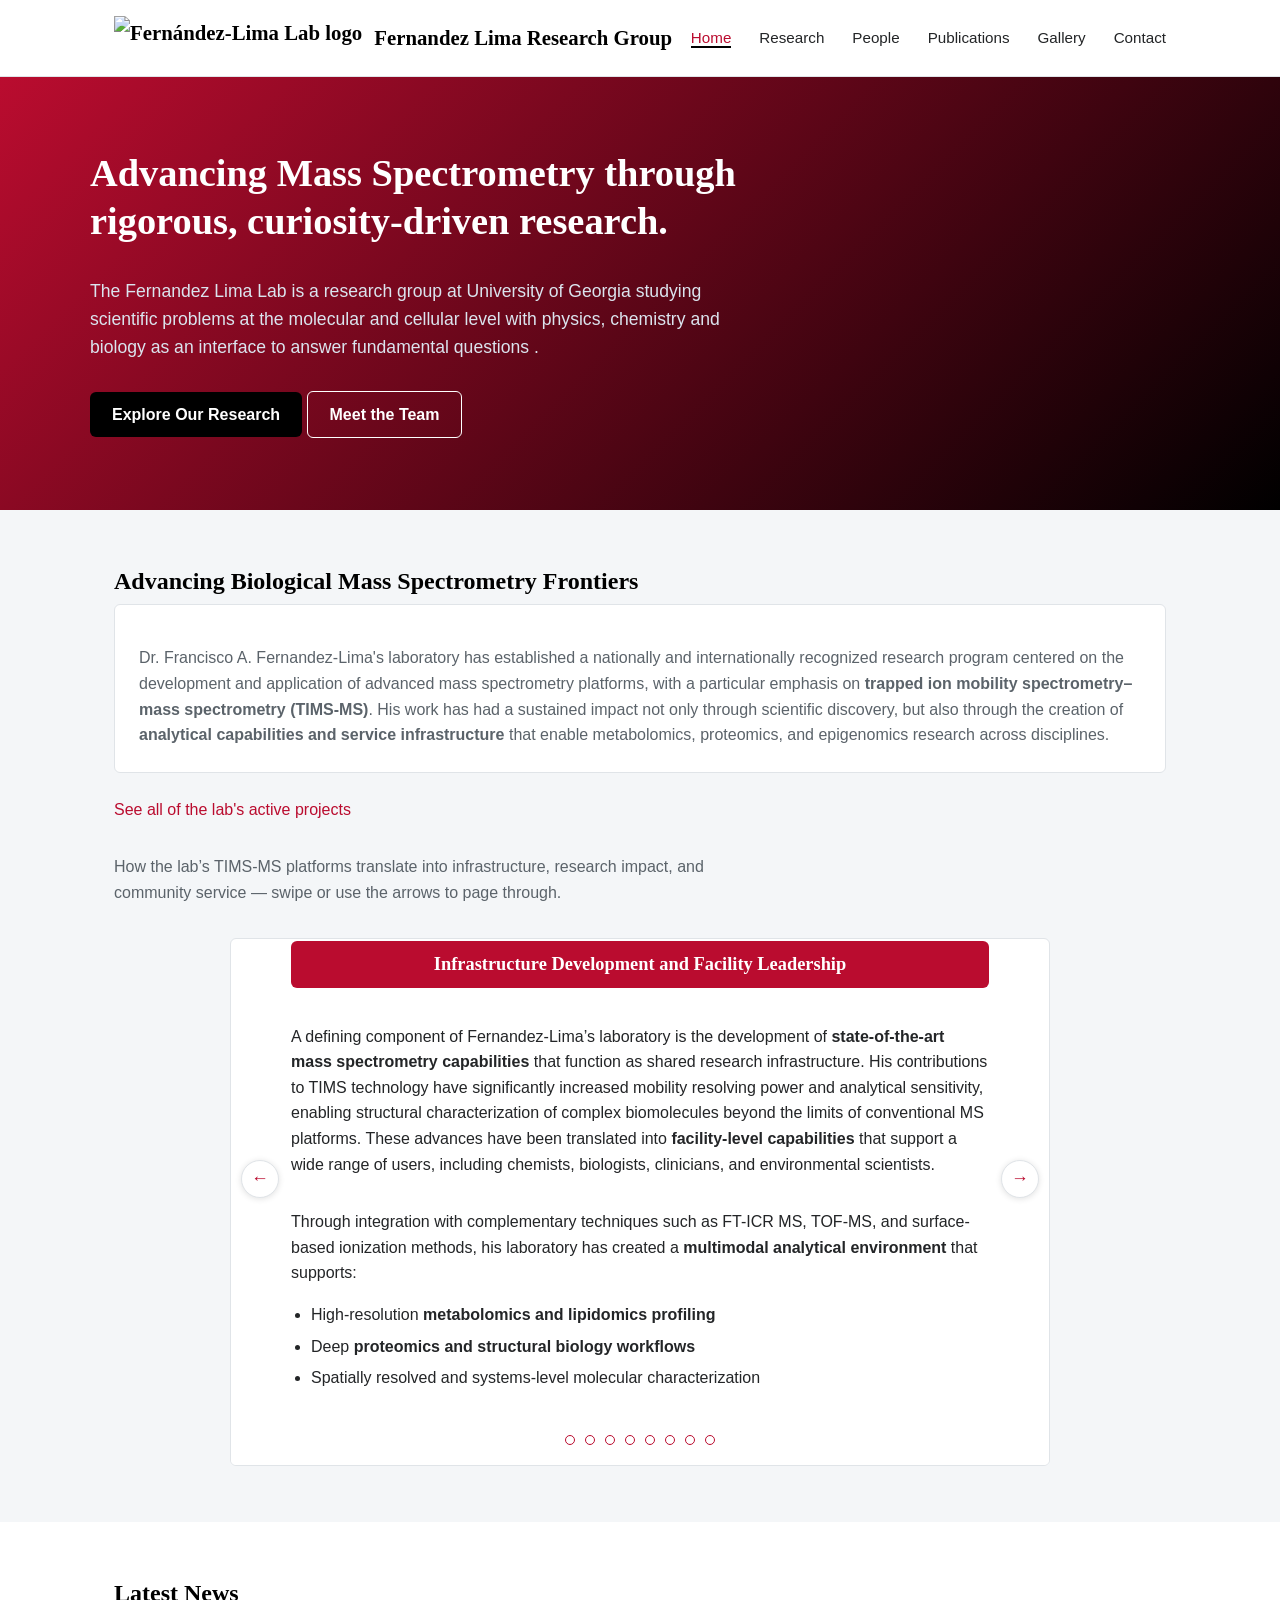
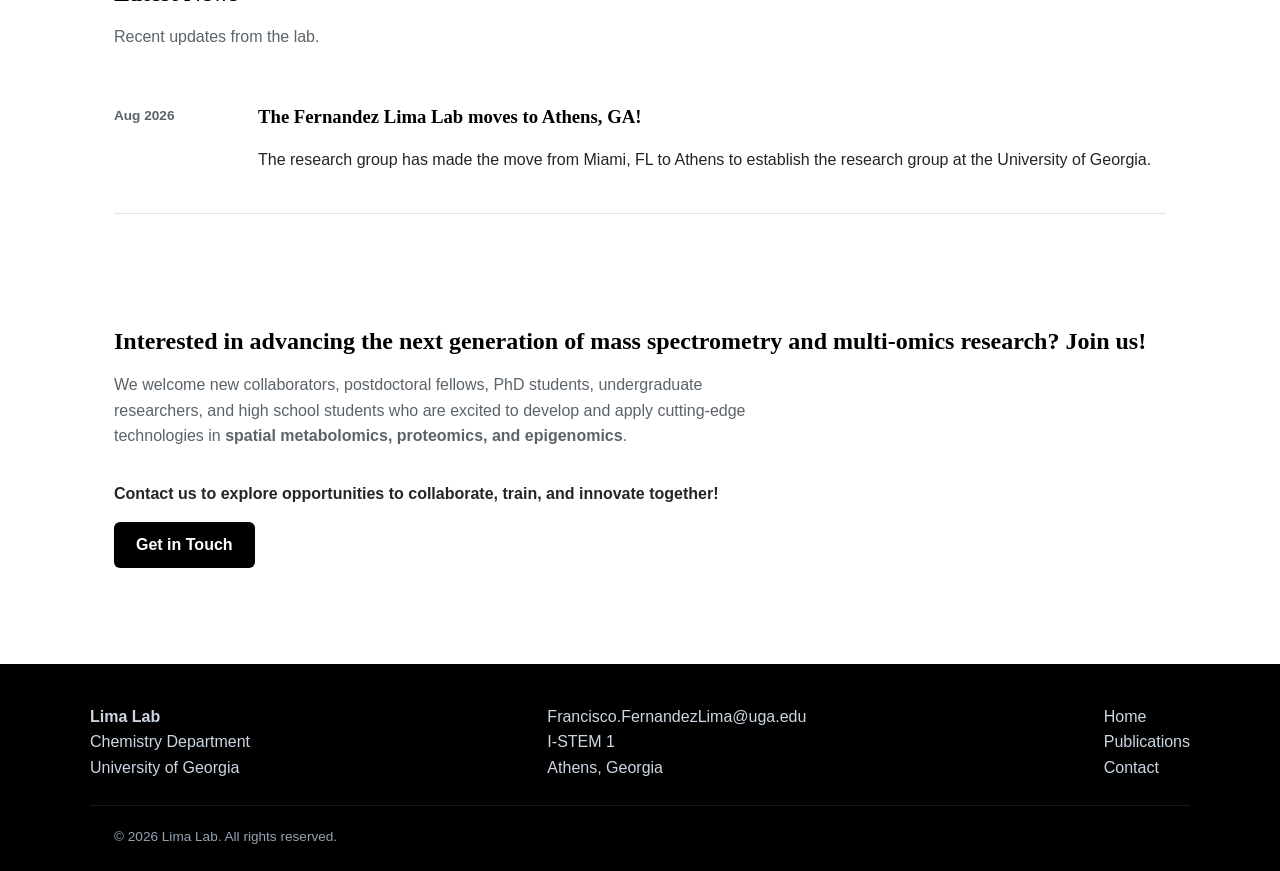
==== docs/index.html @ 9dd79390 "Updates Index content updated -- Gallery pictures uploaded" ====
<!DOCTYPE html>
<html lang="en">
<head>
  <meta charset="UTF-8" />
  <meta name="viewport" content="width=device-width, initial-scale=1.0" />
  <title>Fernandez-Lima Research Lab — Home</title>
  <meta name="description" content="The Fernandez Lima Lab is a research group advancing Mass Spectrometry. Explore our research, people, publications, and news." />
  <link rel="stylesheet" href="css/style.css" />
</head>
<body>

  <header class="site-header">
    <div class="nav-wrap">
      <a href="index.html" class="brand">
        <img src="images/logowebsite_image.png" alt="Fernández-Lima Lab logo" class="brand-mark" />
      Fernandez Lima Research Group
    </a>
      <button class="nav-toggle" aria-label="Toggle navigation" aria-expanded="false">
        <span class="nav-toggle-bar"></span>
        <span class="nav-toggle-bar"></span>
        <span class="nav-toggle-bar"></span>
      </button>
      <nav class="main-nav">
        <ul>
          <li><a href="index.html" class="active">Home</a></li>
          <li><a href="research.html">Research</a></li>
          <li><a href="people.html">People</a></li>
          <li><a href="publications.html">Publications</a></li>
          <li><a href="gallery.html">Gallery</a></li>
          <li><a href="contact.html">Contact</a></li>
        </ul>
      </nav>
    </div>
  </header>

  <section class="hero">
    <div class="hero-inner">
      <h1>Advancing Mass Spectrometry through rigorous, curiosity-driven research.</h1>
      <p>
        The Fernandez Lima Lab is a research group at University of Georgia studying scientific problems at the molecular and cellular level with physics, chemistry and biology as an interface to answer
        fundamental questions .
      </p>
      <a href="research.html" class="btn">Explore Our Research</a>
      <a href="people.html" class="btn btn-outline">Meet the Team</a>
    </div>
  </section>

  <section class="alt">
    <div class="container">
      <h2 class="section-title">Advancing Biological Mass Spectrometry Frontiers</h2>

      <div class="grid grid-1">
        <div class="card">
          <p>
            Dr. Francisco A. Fernandez-Lima's laboratory has established a nationally and
            internationally recognized research program centered on the development and
            application of advanced mass spectrometry platforms, with a particular emphasis on
            <strong>trapped ion mobility spectrometry&ndash;mass spectrometry (TIMS-MS)</strong>.
            His work has had a sustained impact not only through scientific discovery, but also
            through the creation of <strong>analytical capabilities and service
            infrastructure</strong> that enable metabolomics, proteomics, and epigenomics
            research across disciplines.
          </p>
        </div>
        <a href="research.html" target="_blank" rel="noopener">See all of the lab's active projects</a>
      </div>

      <p class="section-lede" style="margin-top: 32px;">
        How the lab&rsquo;s TIMS-MS platforms translate into infrastructure, research impact, and
        community service &mdash; swipe or use the arrows to page through.
      </p>

      <div class="carousel info-carousel">
        <div class="carousel-viewport">
          <div class="carousel-track">

            <div class="carousel-slide info-slide">
              <h3>Infrastructure Development and Facility Leadership</h3>
              <p>
                A defining component of Fernandez-Lima&rsquo;s laboratory is the development of
                <strong>state-of-the-art mass spectrometry capabilities</strong> that function as
                shared research infrastructure. His contributions to TIMS technology have
                significantly increased mobility resolving power and analytical sensitivity, enabling
                structural characterization of complex biomolecules beyond the limits of conventional
                MS platforms. These advances have been translated into <strong>facility-level
                capabilities</strong> that support a wide range of users, including chemists,
                biologists, clinicians, and environmental scientists.
              </p>
              <p>
                Through integration with complementary techniques such as FT-ICR MS, TOF-MS, and
                surface-based ionization methods, his laboratory has created a
                <strong>multimodal analytical environment</strong> that supports:
              </p>
              <ul class="impact-list">
                <li>High-resolution <strong>metabolomics and lipidomics profiling</strong></li>
                <li>Deep <strong>proteomics and structural biology workflows</strong></li>
                <li>Spatially resolved and systems-level molecular characterization</li>
              </ul>
            </div>

            <div class="carousel-slide info-slide">
              <figure class="instrument-figure">
                <img src="images/index/Picture1.png" alt="Bruker Impact HD q-TOF MS modified with dual TIMS analyzers (TIMS 1, TIMS 2), a UVPD trap, and a 213 nm UV laser for tandem mobility- and UV-photodissociation-based analyses." loading="lazy" />
                <figcaption>Bruker Impact HD q-TOF MS platform, modified with dual TIMS analyzers and a 213&nbsp;nm UVPD trap.</figcaption>
              </figure>
            </div>

            <div class="carousel-slide info-slide">
              <figure class="instrument-figure">
                <img src="images/index/Picture2.png" alt="Schematics and lab photos of the nESI-TIMS-q-ECD-TOF MS/MS and nESI-TIMS-q-UVPD-TOF MS/MS instruments, each pairing a TIMS analyzer with electron capture or UV photodissociation ahead of the TOF detector." loading="lazy" />
                <figcaption>nESI-TIMS-q-ECD-TOF and nESI-TIMS-q-UVPD-TOF MS/MS instruments, with the assembled systems in the lab.</figcaption>
              </figure>
            </div>

            <div class="carousel-slide info-slide">
              <figure class="instrument-figure">
                <img src="images/index/Picture3.png" alt="213 nm UV laser, convex TIMS analyzer, quadrupole, UVPD collision cell, and ParaCell FT-ICR MS platform." loading="lazy" />
                <figcaption>213&nbsp;nm UV laser &ndash; convex TIMS &ndash; UVPD collision cell &ndash; ParaCell FT-ICR MS platform.</figcaption>
              </figure>
            </div>

            <div class="carousel-slide info-slide">
              <h3>Impact on Proteomics and Epigenomics Research</h3>
              <p>
                Fernandez-Lima&rsquo;s Lab has significantly advanced <strong>proteomics and
                epigenomics workflows</strong>, particularly through improvements in ion mobility
                separation and fragmentation strategies. TIMS-MS platforms developed and applied in
                his group enable:
              </p>
              <ul class="impact-list">
                <li>Enhanced peptide and protein identification with improved sequence coverage and sensitivity</li>
                <li>Resolution of structural heterogeneity in protein complexes and conformers</li>
                <li>Analysis of post-translational modifications, including histone modifications relevant to epigenetic regulation</li>
              </ul>
              <p class="impact-note">
                These methodologies are not confined to individual projects but have been implemented
                as <strong>service pipelines</strong>, allowing collaborators to access advanced
                proteomics and epigenomics analyses without requiring in-house instrumentation
                expertise.
              </p>
            </div>

            <div class="carousel-slide info-slide">
              <h3>Advances in Metabolomics and Small-Molecule Analysis</h3>
              <p>
                Fernandez-Lima&rsquo;s Lab has also had strong impact in <strong>metabolomics and
                small-molecule characterization</strong>, particularly through the application of
                high-resolution ion mobility separations. TIMS-MS platforms developed and applied in
                his group enable:
              </p>
              <ul class="impact-list">
                <li>Molecular-level characterization of complex mixtures such as dissolved organic matter</li>
                <li>Identification of metabolites and small-molecule biomarkers with high confidence</li>
                <li>Integration of structural and compositional data for systems biology applications</li>
              </ul>
              <p class="impact-note">
                These capabilities support both <strong>discovery-based metabolomics</strong> and
                <strong>targeted biomarker detection</strong>, including applications in disease
                models and therapeutic response studies.
              </p>
            </div>

            <div class="carousel-slide info-slide">
              <h3>Translational and Collaborative Impact</h3>
              <p>
                A hallmark of Fernandez-Lima&rsquo;s Lab is the translation of instrumentation
                advances into <strong>collaborative, application-driven research</strong>. His
                publication record includes projects such as:
              </p>
              <ul class="impact-list">
                <li><strong>Spatial mapping of drug distributions in cancer cell spheroids</strong></li>
                <li>Integration of mass spectrometry imaging and TIMS-MS for biomedical applications</li>
                <li>Structural studies of proteins and biomolecular assemblies relevant to disease mechanisms</li>
                <li>Environmental and systems-level analyses of complex chemical mixtures</li>
              </ul>
              <p class="impact-note">
                These projects demonstrate how his Lab and methodologies serve as
                <strong>enabling technologies</strong> for multidisciplinary teams, bridging
                analytical chemistry with biology, medicine, and environmental science.
              </p>
            </div>

            <div class="carousel-slide info-slide info-slide--start">
              <h3>Service to the Scientific Community</h3>
              <p>Beyond direct collaborations, Fernandez-Lima Lab contributes to the broader scientific community through:</p>
              <ul class="impact-list">
                <li>Dissemination of <strong>instrumental methodologies and workflows</strong> that are adopted in proteomics and metabolomics laboratories worldwide</li>
                <li>Training of students and researchers in advanced MS-based omics techniques</li>
                <li>Development of analytical standards and best practices for high-resolution ion mobility applications</li>
              </ul>
              <p>
                By lowering technical barriers and expanding access to advanced MS technologies, his
                Lab has effectively <strong>democratized high-resolution omics analysis</strong>,
                amplifying its impact across institutions and research domains.
              </p>
              <div class="stat-callout">
                <p style="margin-bottom: 0;">
                  This established culture of mentorship and scientific collaboration also provides a
                  strong foundation for recruiting new collaborators and talented postdoctoral
                  fellows, PhD students, undergraduate researchers, and high school students,
                  extending a mentoring program that has already trained <strong>15 completed PhD
                  students, 13 postdoctoral scholars, 36 undergraduate researchers, 18 REU
                  participants, and 10 high school students</strong> and creating a sustained
                  pipeline for the next generation of scientists in mass spectrometry and multi-omics
                  research.
                </p>
              </div>
            </div>

          </div>
          <button class="carousel-btn carousel-prev" aria-label="Previous slide">&#8592;</button>
          <button class="carousel-btn carousel-next" aria-label="Next slide">&#8594;</button>
        </div>
        <div class="carousel-dots">
          <button class="carousel-dot" data-index="0" aria-label="Go to slide 1"></button>
          <button class="carousel-dot" data-index="1" aria-label="Go to slide 2"></button>
          <button class="carousel-dot" data-index="2" aria-label="Go to slide 3"></button>
          <button class="carousel-dot" data-index="3" aria-label="Go to slide 4"></button>
          <button class="carousel-dot" data-index="4" aria-label="Go to slide 5"></button>
          <button class="carousel-dot" data-index="5" aria-label="Go to slide 6"></button>
          <button class="carousel-dot" data-index="6" aria-label="Go to slide 7"></button>
          <button class="carousel-dot" data-index="7" aria-label="Go to slide 8"></button>
        </div>
      </div>
    </div>
  </section>

  <section>
    <div class="container">
      <h2 class="section-title">Latest News</h2>
      <p class="section-lede">Recent updates from the lab.</p>
      <div class="news-item">
        <span class="news-date">Aug 2026</span>
        <div>
          <h3>The Fernandez Lima Lab moves to Athens, GA!</h3>
          <p>The research group has made the move from Miami, FL to Athens to establish the research group at the University of Georgia.</p>
        </div>
      </div>
     
 
    </div>
  </section>

  <section>
    <div class="container">
      <h2 class="section-title">Interested in advancing the next generation of mass spectrometry and multi-omics research? Join us!</h2>
      <p class="section-lede">
        We welcome new collaborators, postdoctoral fellows, PhD students, undergraduate researchers,
        and high school students who are excited to develop and apply cutting-edge technologies in
        <strong>spatial metabolomics, proteomics, and epigenomics</strong>.
      </p>
      <p><strong>Contact us to explore opportunities to collaborate, train, and innovate together!</strong></p>
      <a href="contact.html" class="btn">Get in Touch</a>
    </div>
  </section>

  <footer class="site-footer">
    <div class="footer-inner">
      <div>
        <strong>Lima Lab</strong><br />
        Chemistry Department<br />
        University of Georgia
      </div>
      <div>
        <a href="mailto:Francisco.FernandezLima@uga.edu">Francisco.FernandezLima@uga.edu</a><br />
        I-STEM 1<br />
        Athens, Georgia
      </div>
      <div>
        <a href="index.html">Home</a><br />
        <a href="publications.html">Publications</a><br />
        <a href="contact.html">Contact</a>
      </div>
    </div>
    <div class="footer-bottom container">
      &copy; 2026 Lima Lab. All rights reserved.
    </div>
  </footer>

  <script src="js/main.js"></script>
</body>
</html>
---- docs/css/style.css ----
/* ===== Variables ===== */
:root {
  --color-primary: #ba0c2f;
  --color-primary-dark: #000000;
  --color-accent: #000000;
  --color-bg: #ffffff;
  --color-bg-alt: #f4f6f8;
  --color-text: #232527;
  --color-text-muted: #5b636a;
  --color-border: #e0e4e8;
  --max-width: 1100px;
  --radius: 6px;
  --font-body: -apple-system, BlinkMacSystemFont, "Segoe UI", Helvetica, Arial, sans-serif;
  --font-heading: Georgia, "Times New Roman", serif;
}

/* ===== Reset ===== */
* {
  box-sizing: border-box;
}

html {
  scroll-behavior: smooth;
}

body {
  margin: 0;
  font-family: var(--font-body);
  color: var(--color-text);
  background: var(--color-bg);
  line-height: 1.6;
}

img {
  max-width: 100%;
  display: block;
}

a {
  color: var(--color-primary);
  text-decoration: none;
}

a:hover {
  text-decoration: underline;
}

h1, h2, h3, h4 {
  font-family: var(--font-heading);
  color: var(--color-primary-dark);
  line-height: 1.25;
  margin-top: 0;
}

.container {
  max-width: var(--max-width);
  margin: 0 auto;
  padding: 0 24px;
}

/* ===== Header ===== */
.site-header {
  background: var(--color-bg);
  border-bottom: 1px solid var(--color-border);
  position: sticky;
  top: 0;
  z-index: 100;
}

.nav-wrap {
  display: flex;
  align-items: center;
  justify-content: space-between;
  padding: 16px 24px;
  max-width: var(--max-width);
  margin: 0 auto;
}

.brand {
  display: flex;
  align-items: center;
  gap: 12px;
  font-family: var(--font-heading);
  font-size: 1.3rem;
  font-weight: bold;
  color: var(--color-primary-dark);
}

.brand:hover {
  text-decoration: none;
}

.brand-mark {
  height: 44px;
  width: auto;
  flex-shrink: 0;
}

.nav-toggle {
  display: none;
  background: none;
  border: 1px solid var(--color-border);
  border-radius: var(--radius);
  padding: 8px 10px;
  cursor: pointer;
}

.nav-toggle-bar {
  display: block;
  width: 20px;
  height: 2px;
  background: var(--color-text);
  margin: 4px 0;
}

.main-nav ul {
  list-style: none;
  display: flex;
  gap: 28px;
  margin: 0;
  padding: 0;
}

.main-nav a {
  color: var(--color-text);
  font-size: 0.95rem;
  font-weight: 500;
}

.main-nav a.active,
.main-nav a:hover {
  color: var(--color-primary);
  text-decoration: none;
  border-bottom: 2px solid var(--color-accent);
}

/* ===== Hero ===== */
.hero {
  background: linear-gradient(135deg, var(--color-primary) 0%, var(--color-primary-dark) 100%);
  color: #fff;
  padding: 72px 24px;
}

.hero-inner {
  max-width: var(--max-width);
  margin: 0 auto;
}

.hero h1 {
  color: #fff;
  font-size: 2.4rem;
  max-width: 720px;
}

.hero p {
  max-width: 640px;
  font-size: 1.1rem;
  color: #dbe4ee;
}

.hero .btn {
  margin-top: 12px;
}

/* ===== Buttons ===== */
.btn {
  display: inline-block;
  background: var(--color-accent);
  color: #fff;
  padding: 10px 22px;
  border-radius: var(--radius);
  font-weight: 600;
  border: none;
  cursor: pointer;
}

.btn:hover {
  background: #2a2a2a;
  text-decoration: none;
}

.btn-outline {
  background: transparent;
  border: 1px solid #fff;
  color: #fff;
}

.btn-outline:hover {
  background: rgba(255, 255, 255, 0.1);
}

/* ===== Sections ===== */
section {
  padding: 56px 0;
}

section.alt {
  background: var(--color-bg-alt);
}

.section-title {
  margin-bottom: 8px;
}

.section-lede {
  color: var(--color-text-muted);
  max-width: 640px;
  margin-bottom: 32px;
}

/* ===== Cards / Grids ===== */
.grid {
  display: grid;
  gap: 24px;
}

.grid-3 {
  grid-template-columns: repeat(3, 1fr);
}

.grid-2 {
  grid-template-columns: repeat(2, 1fr);
}

.card {
  background: #fff;
  border: 1px solid var(--color-border);
  border-radius: var(--radius);
  padding: 24px;
}

.card h3 {
  margin-bottom: 8px;
  font-size: 1.15rem;
}

.card p {
  color: var(--color-text-muted);
  margin-bottom: 0;
}

/* Research areas overview figure */
.research-areas-heading {
  margin-top: 40px;
  margin-bottom: 16px;
  font-size: 1.3rem;
}

.research-overview-figure {
  margin: 0;
  text-align: center;
}

.research-overview-figure img {
  max-width: 100%;
  height: auto;
  border: 1px solid var(--color-border);
  border-radius: var(--radius);
  background: #fff;
}

/* ===== Home — lab impact content ===== */
.impact-list {
  margin: 0 0 20px;
  padding-left: 20px;
}

.impact-list li {
  margin-bottom: 6px;
}

.impact-note {
  color: var(--color-text-muted);
  font-style: italic;
  font-size: 0.95rem;
  margin-bottom: 0;
}

.stat-callout {
  background: var(--color-bg-alt);
  border: 1px solid var(--color-border);
  border-radius: var(--radius);
  padding: 20px 24px;
  margin-top: 8px;
}

section.alt .stat-callout {
  background: #fff;
}

.instrument-figure {
  max-width: 760px;
  margin: 0 auto 32px;
  text-align: center;
}

.instrument-figure:last-child {
  margin-bottom: 0;
}

.instrument-figure img {
  max-width: 100%;
  height: auto;
  border: 1px solid var(--color-border);
  border-radius: var(--radius);
  background: #fff;
}

.instrument-figure figcaption {
  margin-top: 10px;
  color: var(--color-text-muted);
  font-size: 0.9rem;
}

/* ===== People ===== */
.person-card {
  text-align: center;
}

.avatar-placeholder {
  width: 120px;
  height: 120px;
  border-radius: 50%;
  background: var(--color-bg-alt);
  border: 1px solid var(--color-border);
  margin: 0 auto 16px;
  display: flex;
  align-items: center;
  justify-content: center;
  color: var(--color-text-muted);
  font-size: 0.85rem;
}

.avatar-photo {
  width: 120px;
  height: 120px;
  border-radius: 50%;
  object-fit: cover;
  border: 1px solid var(--color-border);
  margin: 0 auto 16px;
  flex-shrink: 0;
  display: block;
}

.person-role {
  color: var(--color-accent);
  font-size: 0.85rem;
  font-weight: 600;
  text-transform: uppercase;
  letter-spacing: 0.03em;
  margin-bottom: 8px;
}

.person-pi {
  display: flex;
  align-items: flex-start;
  gap: 40px;
  text-align: left;
  width: 100%;
  padding: 40px;
}

.person-pi-media {
  display: flex;
  flex-direction: column;
  align-items: center;
  gap: 16px;
  flex-shrink: 0;
}

.person-pi .avatar-placeholder,
.person-pi .avatar-photo {
  width: 200px;
  height: 200px;
  margin: 0;
  flex-shrink: 0;
  font-size: 0.95rem;
}

.person-pi h3 {
  font-size: 1.6rem;
}

.person-pi p {
  color: var(--color-text-muted);
  max-width: 640px;
}

@media (max-width: 640px) {
  .person-pi {
    flex-direction: column;
    text-align: center;
    padding: 28px;
  }
}

.contact-links {
  display: flex;
  flex-direction: row;
  justify-content: center;
  align-items: center;
  gap: 14px;
  margin-top: 12px;
}

.social-link {
  display: inline-flex;
  align-items: center;
  justify-content: center;
  color: var(--color-primary);
}

.contact-links .social-link {
  margin-top: 0;
}

.social-link:hover {
  opacity: 0.7;
}

.social-icon {
  width: 20px;
  height: 20px;
  fill: currentColor;
  flex-shrink: 0;
}

/* ===== Flip Cards ===== */
.flip-card {
  perspective: 1200px;
}

.flip-card-inner {
  position: relative;
  width: 100%;
  min-height: 360px;
  transition: transform 0.6s;
  transform-style: preserve-3d;
  cursor: pointer;
}

.flip-card.flipped .flip-card-inner {
  transform: rotateY(180deg);
}

.flip-card-front,
.flip-card-back {
  position: absolute;
  inset: 0;
  backface-visibility: hidden;
  -webkit-backface-visibility: hidden;
  background: #fff;
  border: 1px solid var(--color-border);
  border-radius: var(--radius);
  padding: 24px;
  text-align: center;
  display: flex;
  flex-direction: column;
  align-items: center;
}

.flip-card-front {
  justify-content: center;
}

.flip-card-back {
  transform: rotateY(180deg);
  overflow-y: auto;
  justify-content: flex-start;
}

.flip-card-back p {
  color: var(--color-text-muted);
  font-size: 0.88rem;
  text-align: left;
}

.flip-hint {
  margin-top: 14px;
  font-size: 0.78rem;
  color: var(--color-text-muted);
  font-style: italic;
}

.flip-back-hint {
  margin-top: auto;
  padding-top: 10px;
  font-size: 0.78rem;
  color: var(--color-text-muted);
  font-style: italic;
}

.flip-card:focus-visible .flip-card-inner {
  outline: 2px solid var(--color-primary);
  outline-offset: 4px;
}

/* ===== Gallery / Carousel ===== */
.carousel {
  max-width: 800px;
  margin: 0 auto;
  border-radius: var(--radius);
  overflow: hidden;
  background: var(--color-bg-alt);
}

.carousel-viewport {
  position: relative;
  overflow: hidden;
}

.carousel-track {
  display: flex;
  transition: transform 0.4s ease;
}

.carousel-slide {
  flex: 0 0 100%;
}

.carousel-slide img {
  width: 100%;
  aspect-ratio: 16 / 10;
  object-fit: cover;
  display: block;
}

.gallery-placeholder {
  width: 100%;
  aspect-ratio: 16 / 10;
  background: var(--color-bg-alt);
  border: 1px solid var(--color-border);
  display: flex;
  align-items: center;
  justify-content: center;
  color: var(--color-text-muted);
  font-size: 0.95rem;
}

.carousel-caption {
  padding: 16px 20px;
  color: var(--color-text-muted);
  font-size: 0.9rem;
  border-top: 1px solid var(--color-border);
  background: #fff;
}

.carousel-btn {
  position: absolute;
  top: 0;
  bottom: 0;
  width: 52px;
  border: none;
  background: rgba(0, 0, 0, 0.35);
  color: #fff;
  font-size: 1.6rem;
  cursor: pointer;
  display: flex;
  align-items: center;
  justify-content: center;
  transition: background 0.2s ease;
}

.carousel-btn:hover {
  background: rgba(0, 0, 0, 0.55);
}

.carousel-prev {
  left: 0;
}

.carousel-next {
  right: 0;
}

.carousel-dots {
  display: flex;
  justify-content: center;
  gap: 10px;
  padding: 16px 20px 20px;
  background: #fff;
}

.carousel-dot {
  width: 10px;
  height: 10px;
  border-radius: 50%;
  border: 1px solid var(--color-primary);
  background: transparent;
  padding: 0;
  cursor: pointer;
}

.carousel-dot.active {
  background: var(--color-primary);
}

@media (max-width: 640px) {
  .carousel-btn {
    width: 40px;
    font-size: 1.3rem;
  }
}

/* Content/info carousel variant (home page lab-impact slides) */
.info-carousel {
  max-width: 820px;
  background: #fff;
  border: 1px solid var(--color-border);
}

.info-carousel .carousel-viewport {
  height: 480px;
}

.info-carousel .carousel-track {
  height: 100%;
}

.info-slide {
  padding: 36px 60px;
  overflow-y: auto;
  height: 100%;
  display: flex;
  flex-direction: column;
  justify-content: center;
}

.info-slide.info-slide--start {
  justify-content: flex-start;
}

.info-slide h3 {
  margin: 0 0 20px;
  padding: 12px 20px;
  background: var(--color-primary);
  color: #fff;
  text-align: center;
  border-radius: var(--radius);
  font-size: 1.15rem;
  align-self: center;
  width: 100%;
}

.info-slide .instrument-figure {
  margin-bottom: 0;
  max-width: 100%;
}

.info-slide:has(.instrument-figure) {
  display: flex;
  flex-direction: column;
  justify-content: center;
  align-items: center;
  overflow: hidden;
}

.info-slide .instrument-figure img {
  max-height: 340px;
  width: auto;
  max-width: 100%;
  object-fit: contain;
}

.info-slide .stat-callout {
  margin-top: 20px;
}

.info-carousel .carousel-btn {
  top: 50%;
  bottom: auto;
  transform: translateY(-50%);
  width: 38px;
  height: 38px;
  border-radius: 50%;
  background: #fff;
  border: 1px solid var(--color-border);
  color: var(--color-primary);
  font-size: 1.1rem;
  box-shadow: 0 1px 6px rgba(0, 0, 0, 0.12);
}

.info-carousel .carousel-btn:hover {
  background: var(--color-bg-alt);
}

.info-carousel .carousel-prev {
  left: 10px;
}

.info-carousel .carousel-next {
  right: 10px;
}

@media (max-width: 640px) {
  .info-slide {
    padding: 28px 44px;
  }

  .info-carousel .carousel-viewport {
    height: 520px;
  }

  .info-slide .instrument-figure img {
    max-height: 380px;
  }
}

/* ===== Publications ===== */
.pub-list {
  list-style: none;
  padding: 0;
  margin: 0;
}

.pub-item {
  border-bottom: 1px solid var(--color-border);
  padding: 20px 0;
}

.pub-item:first-child {
  padding-top: 0;
}

.pub-item .pub-year {
  display: inline-block;
  background: var(--color-bg-alt);
  color: var(--color-text-muted);
  font-size: 0.8rem;
  padding: 2px 8px;
  border-radius: 4px;
  margin-bottom: 8px;
}

.pub-item h3 {
  font-size: 1.05rem;
  margin-bottom: 4px;
}

.pub-item .pub-authors,
.pub-item .pub-venue {
  color: var(--color-text-muted);
  font-size: 0.92rem;
  margin: 0;
}

.filter-bar {
  display: flex;
  gap: 10px;
  flex-wrap: wrap;
  margin-bottom: 28px;
}

.filter-btn {
  background: #fff;
  border: 1px solid var(--color-border);
  border-radius: 999px;
  padding: 6px 16px;
  font-size: 0.85rem;
  cursor: pointer;
}

.filter-btn.active,
.filter-btn:hover {
  background: var(--color-primary);
  color: #fff;
  border-color: var(--color-primary);
}

.filter-count {
  opacity: 0.7;
  font-variant-numeric: tabular-nums;
}

/* Category tags — aligned with the lab's 10 core research areas, plus a legacy
   "Foundational Physics & Instrumentation" bucket for pre-2013 papers */
:root {
  --cat-imaging: #1f8fb0;
  --cat-protein: #178a82;
  --cat-epigenetics: #8a8f1f;
  --cat-metabolomics: #4a8f3c;
  --cat-lipidomics: #8c2f3d;
  --cat-drug: #ba0c2f;
  --cat-trace: #2f8f52;
  --cat-environmental: #a98f2b;
  --cat-contaminants: #2f8f7a;
  --cat-outreach: #3b6e8f;
  --cat-physics: #6b6f76;
}

.pub-item h3 {
  font-size: 1.05rem;
  margin-bottom: 6px;
}

.pub-item h3 a {
  color: var(--color-primary-dark);
}

.pub-item h3 a:hover {
  color: var(--color-primary);
}

.pub-tags {
  display: flex;
  flex-wrap: wrap;
  align-items: center;
  gap: 8px;
  margin-top: 10px;
}

.tag {
  display: inline-flex;
  align-items: center;
  gap: 6px;
  font-size: 0.75rem;
  font-weight: 600;
  padding: 4px 10px;
  border-radius: 999px;
  background: color-mix(in srgb, var(--tag-color) 12%, #fff);
  color: var(--tag-color);
}

.tag-dot {
  width: 6px;
  height: 6px;
  border-radius: 50%;
  background: var(--tag-color);
  flex-shrink: 0;
}

.tag-imaging { --tag-color: var(--cat-imaging); }
.tag-protein { --tag-color: var(--cat-protein); }
.tag-epigenetics { --tag-color: var(--cat-epigenetics); }
.tag-metabolomics { --tag-color: var(--cat-metabolomics); }
.tag-lipidomics { --tag-color: var(--cat-lipidomics); }
.tag-drug { --tag-color: var(--cat-drug); }
.tag-trace { --tag-color: var(--cat-trace); }
.tag-environmental { --tag-color: var(--cat-environmental); }
.tag-contaminants { --tag-color: var(--cat-contaminants); }
.tag-outreach { --tag-color: var(--cat-outreach); }
.tag-physics { --tag-color: var(--cat-physics); }

.badge {
  display: inline-flex;
  align-items: center;
  font-size: 0.75rem;
  font-weight: 600;
  padding: 4px 10px;
  border-radius: 999px;
}

.badge-oa {
  background: #e5f2ed;
  color: #1f6b4f;
}

.badge-preprint {
  background: var(--color-bg-alt);
  color: var(--color-text-muted);
}

.badge-active {
  background: #e5f2ed;
  color: #1f6b4f;
}

/* Research grants */
.grant-card h3 {
  font-size: 1rem;
}

.grant-meta {
  display: flex;
  flex-wrap: wrap;
  align-items: center;
  gap: 8px;
  margin-top: 10px;
  font-size: 0.8rem;
  color: var(--color-text-muted);
}

.grant-number {
  font-variant-numeric: tabular-nums;
}

.empty-state {
  display: none;
  padding: 40px 24px;
  text-align: center;
  color: var(--color-text-muted);
  background: var(--color-bg-alt);
  border: 1px solid var(--color-border);
  border-radius: var(--radius);
}

.empty-state.show {
  display: block;
}

/* ===== News ===== */
.news-item {
  display: grid;
  grid-template-columns: 120px 1fr;
  gap: 24px;
  padding: 24px 0;
  border-bottom: 1px solid var(--color-border);
}

.news-date {
  color: var(--color-text-muted);
  font-size: 0.85rem;
  font-weight: 600;
}

/* ===== Contact ===== */
.contact-grid {
  display: grid;
  grid-template-columns: 1fr 1fr;
  gap: 40px;
}

.contact-form label {
  display: block;
  font-weight: 600;
  margin-bottom: 6px;
  font-size: 0.9rem;
}

.contact-form input,
.contact-form textarea {
  width: 100%;
  padding: 10px 12px;
  border: 1px solid var(--color-border);
  border-radius: var(--radius);
  margin-bottom: 18px;
  font-family: inherit;
  font-size: 0.95rem;
}

.contact-form textarea {
  min-height: 140px;
  resize: vertical;
}

.contact-info p {
  margin: 0 0 12px;
}

.map-placeholder {
  margin-top: 20px;
  background: var(--color-bg-alt);
  border: 1px solid var(--color-border);
  border-radius: var(--radius);
  height: 220px;
  display: flex;
  align-items: center;
  justify-content: center;
  color: var(--color-text-muted);
}

/* ===== Footer ===== */
.site-footer {
  background: var(--color-primary-dark);
  color: #cbd6e2;
  padding: 40px 24px 24px;
  margin-top: 40px;
}

.footer-inner {
  max-width: var(--max-width);
  margin: 0 auto;
  display: flex;
  justify-content: space-between;
  flex-wrap: wrap;
  gap: 24px;
}

.site-footer a {
  color: #cbd6e2;
}

.footer-bottom {
  max-width: var(--max-width);
  margin: 24px auto 0;
  padding-top: 20px;
  border-top: 1px solid rgba(255, 255, 255, 0.1);
  font-size: 0.85rem;
  color: #93a3b5;
}

/* ===== Responsive ===== */
@media (max-width: 800px) {
  .grid-3 {
    grid-template-columns: 1fr 1fr;
  }
  .contact-grid {
    grid-template-columns: 1fr;
  }
}

@media (max-width: 640px) {
  .nav-toggle {
    display: block;
  }

  .main-nav {
    display: none;
    width: 100%;
  }

  .main-nav.open {
    display: block;
  }

  .nav-wrap {
    flex-wrap: wrap;
  }

  .main-nav ul {
    flex-direction: column;
    gap: 0;
    padding-top: 12px;
  }

  .main-nav a {
    display: block;
    padding: 12px 0;
    border-bottom: 1px solid var(--color-border);
  }

  .grid-3,
  .grid-2 {
    grid-template-columns: 1fr;
  }

  .news-item {
    grid-template-columns: 1fr;
    gap: 6px;
  }

  .hero h1 {
    font-size: 1.8rem;
  }
}
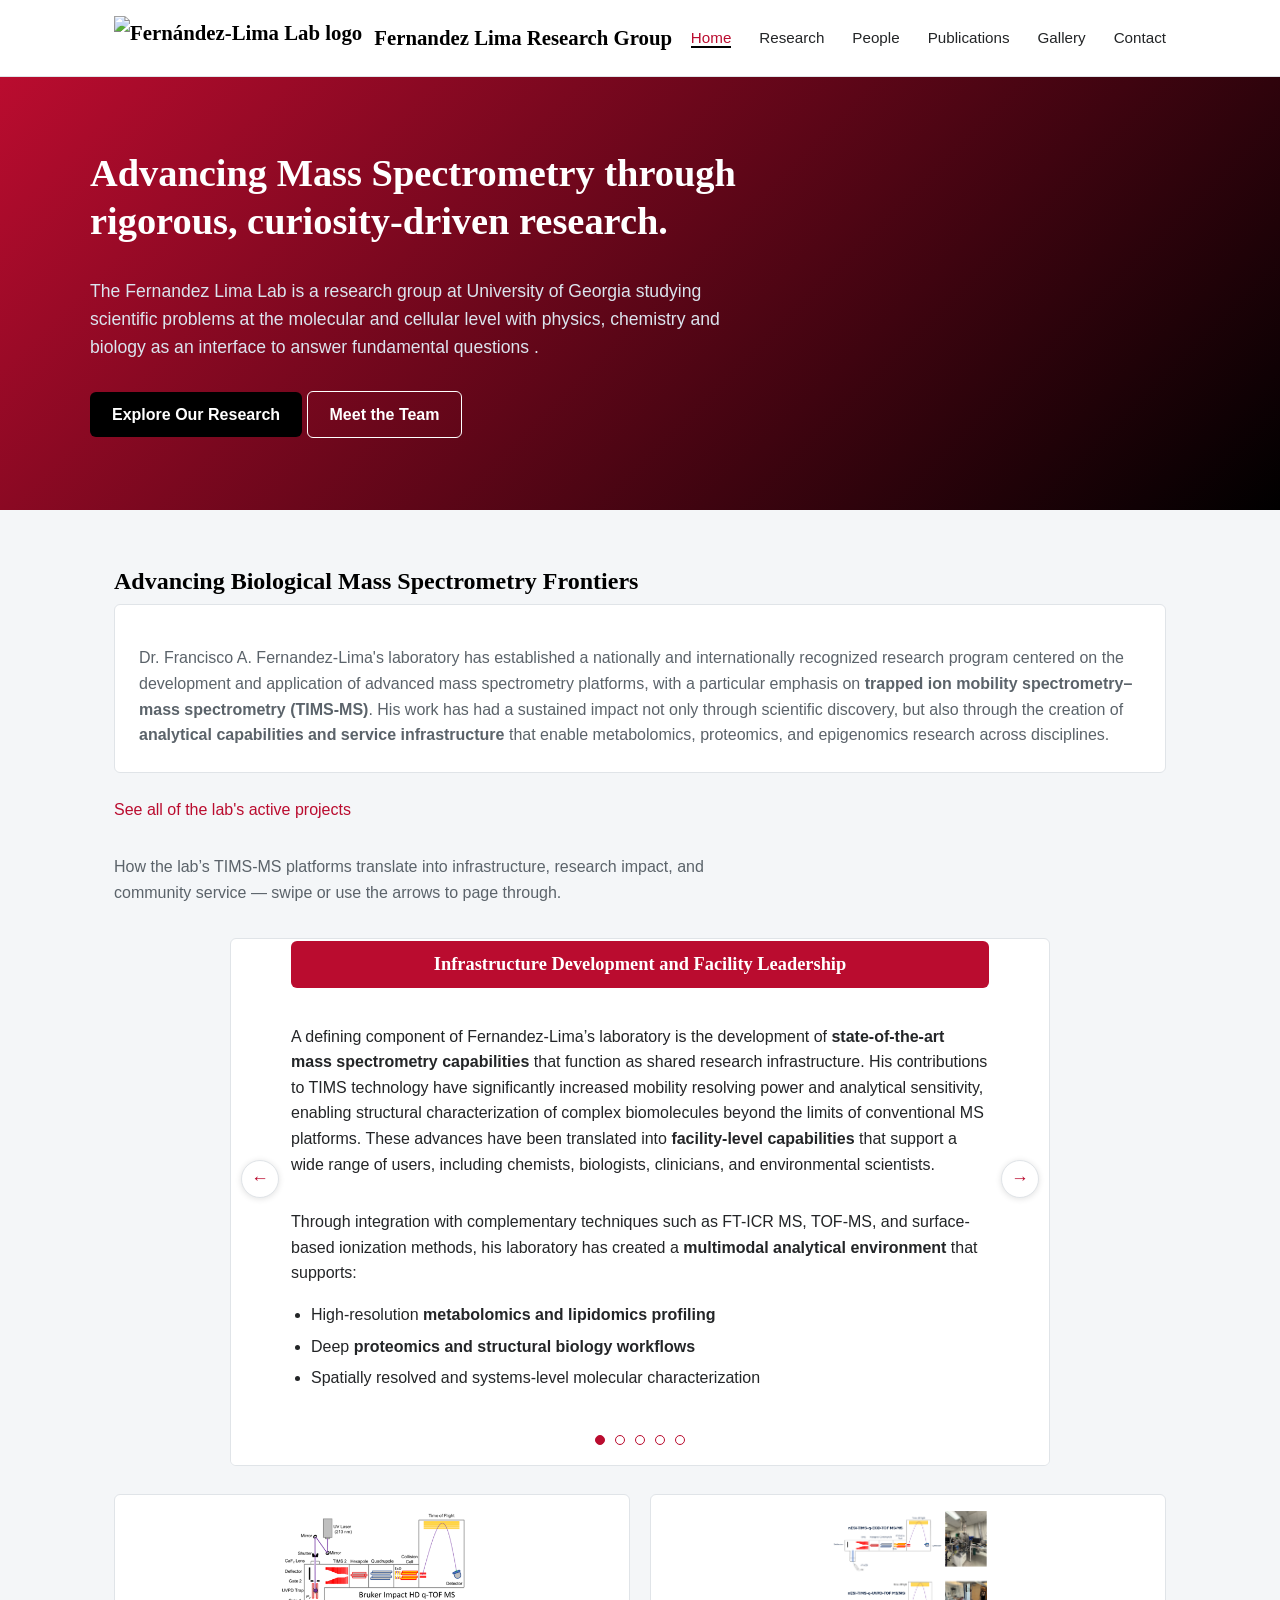
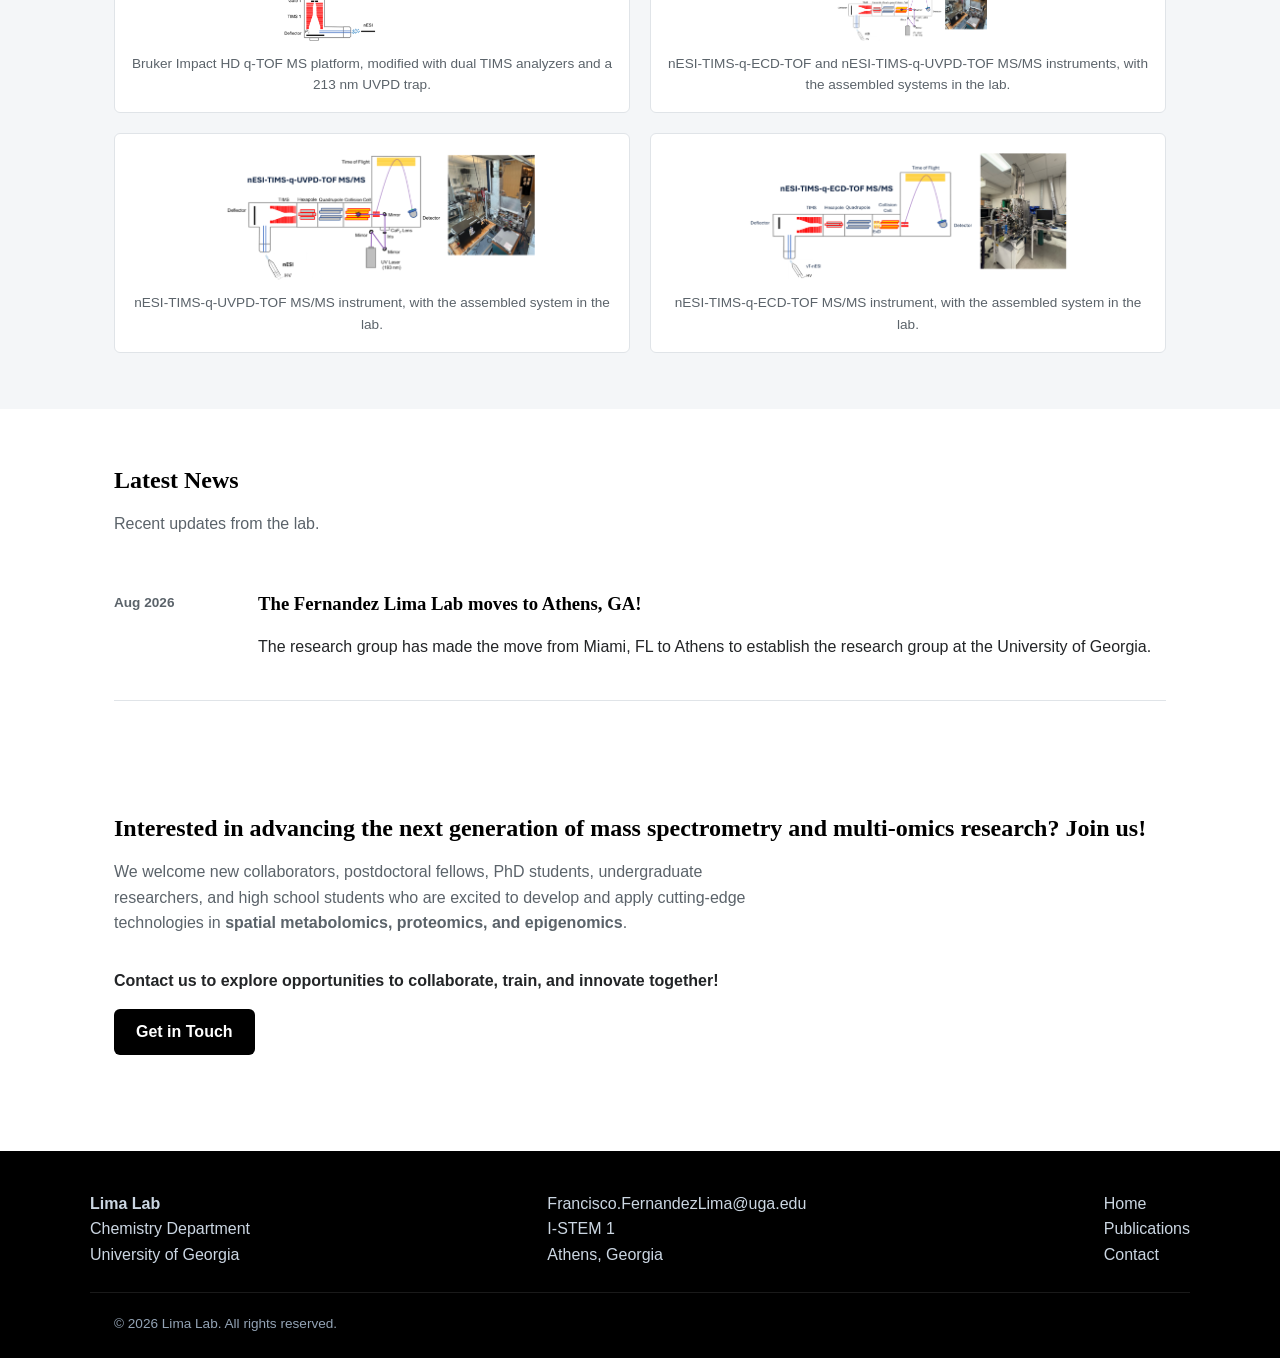
==== commit 56396ba6: "index instrumentation" ====
--- a/docs/index.html
+++ b/docs/index.html
@@ -99,27 +99,6 @@
             </div>
 
             <div class="carousel-slide info-slide">
-              <figure class="instrument-figure">
-                <img src="images/index/Picture1.png" alt="Bruker Impact HD q-TOF MS modified with dual TIMS analyzers (TIMS 1, TIMS 2), a UVPD trap, and a 213 nm UV laser for tandem mobility- and UV-photodissociation-based analyses." loading="lazy" />
-                <figcaption>Bruker Impact HD q-TOF MS platform, modified with dual TIMS analyzers and a 213&nbsp;nm UVPD trap.</figcaption>
-              </figure>
-            </div>
-
-            <div class="carousel-slide info-slide">
-              <figure class="instrument-figure">
-                <img src="images/index/Picture2.png" alt="Schematics and lab photos of the nESI-TIMS-q-ECD-TOF MS/MS and nESI-TIMS-q-UVPD-TOF MS/MS instruments, each pairing a TIMS analyzer with electron capture or UV photodissociation ahead of the TOF detector." loading="lazy" />
-                <figcaption>nESI-TIMS-q-ECD-TOF and nESI-TIMS-q-UVPD-TOF MS/MS instruments, with the assembled systems in the lab.</figcaption>
-              </figure>
-            </div>
-
-            <div class="carousel-slide info-slide">
-              <figure class="instrument-figure">
-                <img src="images/index/Picture3.png" alt="213 nm UV laser, convex TIMS analyzer, quadrupole, UVPD collision cell, and ParaCell FT-ICR MS platform." loading="lazy" />
-                <figcaption>213&nbsp;nm UV laser &ndash; convex TIMS &ndash; UVPD collision cell &ndash; ParaCell FT-ICR MS platform.</figcaption>
-              </figure>
-            </div>
-
-            <div class="carousel-slide info-slide">
               <h3>Impact on Proteomics and Epigenomics Research</h3>
               <p>
                 Fernandez-Lima&rsquo;s Lab has significantly advanced <strong>proteomics and
@@ -217,13 +196,35 @@
           <button class="carousel-dot" data-index="2" aria-label="Go to slide 3"></button>
           <button class="carousel-dot" data-index="3" aria-label="Go to slide 4"></button>
           <button class="carousel-dot" data-index="4" aria-label="Go to slide 5"></button>
-          <button class="carousel-dot" data-index="5" aria-label="Go to slide 6"></button>
-          <button class="carousel-dot" data-index="6" aria-label="Go to slide 7"></button>
-          <button class="carousel-dot" data-index="7" aria-label="Go to slide 8"></button>
-        </div>
-      </div>
-    </div>
-  </section>
+        </div>
+      </div>
+
+      <div class="instrument-gallery">
+        <button type="button" class="instrument-thumb" data-full="images/index/Picture1.png" data-caption="Bruker Impact HD q-TOF MS platform, modified with dual TIMS analyzers and a 213 nm UVPD trap.">
+          <img src="images/index/Picture1.png" alt="Bruker Impact HD q-TOF MS modified with dual TIMS analyzers (TIMS 1, TIMS 2), a UVPD trap, and a 213 nm UV laser for tandem mobility- and UV-photodissociation-based analyses." loading="lazy" />
+          <span class="instrument-thumb-caption">Bruker Impact HD q-TOF MS platform, modified with dual TIMS analyzers and a 213&nbsp;nm UVPD trap.</span>
+        </button>
+        <button type="button" class="instrument-thumb" data-full="images/index/Picture2.png" data-caption="nESI-TIMS-q-ECD-TOF and nESI-TIMS-q-UVPD-TOF MS/MS instruments, with the assembled systems in the lab.">
+          <img src="images/index/Picture2.png" alt="Schematics and lab photos of the nESI-TIMS-q-ECD-TOF MS/MS and nESI-TIMS-q-UVPD-TOF MS/MS instruments, each pairing a TIMS analyzer with electron capture or UV photodissociation ahead of the TOF detector." loading="lazy" />
+          <span class="instrument-thumb-caption">nESI-TIMS-q-ECD-TOF and nESI-TIMS-q-UVPD-TOF MS/MS instruments, with the assembled systems in the lab.</span>
+        </button>
+        <button type="button" class="instrument-thumb" data-full="images/index/Picture3.png" data-caption="nESI-TIMS-q-UVPD-TOF MS/MS instrument, with the assembled system in the lab.">
+          <img src="images/index/Picture3.png" alt="Schematic of the nESI-TIMS-q-UVPD-TOF MS/MS instrument, pairing a TIMS analyzer with UV photodissociation ahead of the TOF detector, alongside a photo of the assembled system in the lab." loading="lazy" />
+          <span class="instrument-thumb-caption">nESI-TIMS-q-UVPD-TOF MS/MS instrument, with the assembled system in the lab.</span>
+        </button>
+        <button type="button" class="instrument-thumb" data-full="images/index/Picture4.png" data-caption="nESI-TIMS-q-ECD-TOF MS/MS instrument, with the assembled system in the lab.">
+          <img src="images/index/Picture4.png" alt="Schematic of the nESI-TIMS-q-ECD-TOF MS/MS instrument, pairing a TIMS analyzer with electron capture dissociation ahead of the TOF detector, alongside a photo of the assembled system in the lab." loading="lazy" />
+          <span class="instrument-thumb-caption">nESI-TIMS-q-ECD-TOF MS/MS instrument, with the assembled system in the lab.</span>
+        </button>
+      </div>
+    </div>
+  </section>
+
+  <div class="lightbox" id="instrumentLightbox" hidden>
+    <button type="button" class="lightbox-close" aria-label="Close enlarged image">&times;</button>
+    <img class="lightbox-img" src="" alt="" />
+    <p class="lightbox-caption"></p>
+  </div>
 
   <section>
     <div class="container">
--- a/docs/css/style.css
+++ b/docs/css/style.css
@@ -288,28 +288,103 @@
   background: #fff;
 }
 
-.instrument-figure {
-  max-width: 760px;
-  margin: 0 auto 32px;
+/* Instrumentation thumbnails (home page, below the carousel) */
+.instrument-gallery {
+  display: grid;
+  grid-template-columns: repeat(2, 1fr);
+  gap: 20px;
+  margin-top: 28px;
+}
+
+.instrument-thumb {
+  display: flex;
+  flex-direction: column;
+  align-items: center;
+  background: #fff;
+  border: 1px solid var(--color-border);
+  border-radius: var(--radius);
+  padding: 16px;
+  font: inherit;
+  color: inherit;
   text-align: center;
-}
-
-.instrument-figure:last-child {
-  margin-bottom: 0;
-}
-
-.instrument-figure img {
+  cursor: zoom-in;
+  transition: box-shadow 0.2s ease, transform 0.2s ease;
+}
+
+.instrument-thumb:hover,
+.instrument-thumb:focus-visible {
+  box-shadow: 0 4px 16px rgba(0, 0, 0, 0.12);
+  transform: translateY(-2px);
+}
+
+.instrument-thumb img {
   max-width: 100%;
-  height: auto;
-  border: 1px solid var(--color-border);
+  height: 130px;
+  object-fit: contain;
+  margin-bottom: 12px;
+}
+
+.instrument-thumb-caption {
+  font-size: 0.85rem;
+  color: var(--color-text-muted);
+}
+
+@media (max-width: 800px) {
+  .instrument-gallery {
+    grid-template-columns: 1fr;
+  }
+}
+
+/* Lightbox for enlarged instrumentation photos */
+.lightbox {
+  position: fixed;
+  inset: 0;
+  background: rgba(20, 20, 22, 0.9);
+  display: flex;
+  flex-direction: column;
+  align-items: center;
+  justify-content: center;
+  padding: 48px 24px;
+  z-index: 1000;
+}
+
+.lightbox[hidden] {
+  display: none;
+}
+
+.lightbox-img {
+  max-width: 90vw;
+  max-height: 78vh;
+  object-fit: contain;
   border-radius: var(--radius);
   background: #fff;
 }
 
-.instrument-figure figcaption {
-  margin-top: 10px;
-  color: var(--color-text-muted);
-  font-size: 0.9rem;
+.lightbox-caption {
+  color: #fff;
+  margin: 18px 0 0;
+  font-size: 0.95rem;
+  max-width: 700px;
+  text-align: center;
+}
+
+.lightbox-close {
+  position: absolute;
+  top: 20px;
+  right: 24px;
+  width: 40px;
+  height: 40px;
+  border-radius: 50%;
+  border: none;
+  background: rgba(255, 255, 255, 0.12);
+  color: #fff;
+  font-size: 1.6rem;
+  line-height: 1;
+  cursor: pointer;
+}
+
+.lightbox-close:hover {
+  background: rgba(255, 255, 255, 0.22);
 }
 
 /* ===== People ===== */
@@ -642,26 +717,6 @@
   width: 100%;
 }
 
-.info-slide .instrument-figure {
-  margin-bottom: 0;
-  max-width: 100%;
-}
-
-.info-slide:has(.instrument-figure) {
-  display: flex;
-  flex-direction: column;
-  justify-content: center;
-  align-items: center;
-  overflow: hidden;
-}
-
-.info-slide .instrument-figure img {
-  max-height: 340px;
-  width: auto;
-  max-width: 100%;
-  object-fit: contain;
-}
-
 .info-slide .stat-callout {
   margin-top: 20px;
 }
@@ -699,10 +754,6 @@
 
   .info-carousel .carousel-viewport {
     height: 520px;
-  }
-
-  .info-slide .instrument-figure img {
-    max-height: 380px;
   }
 }
 
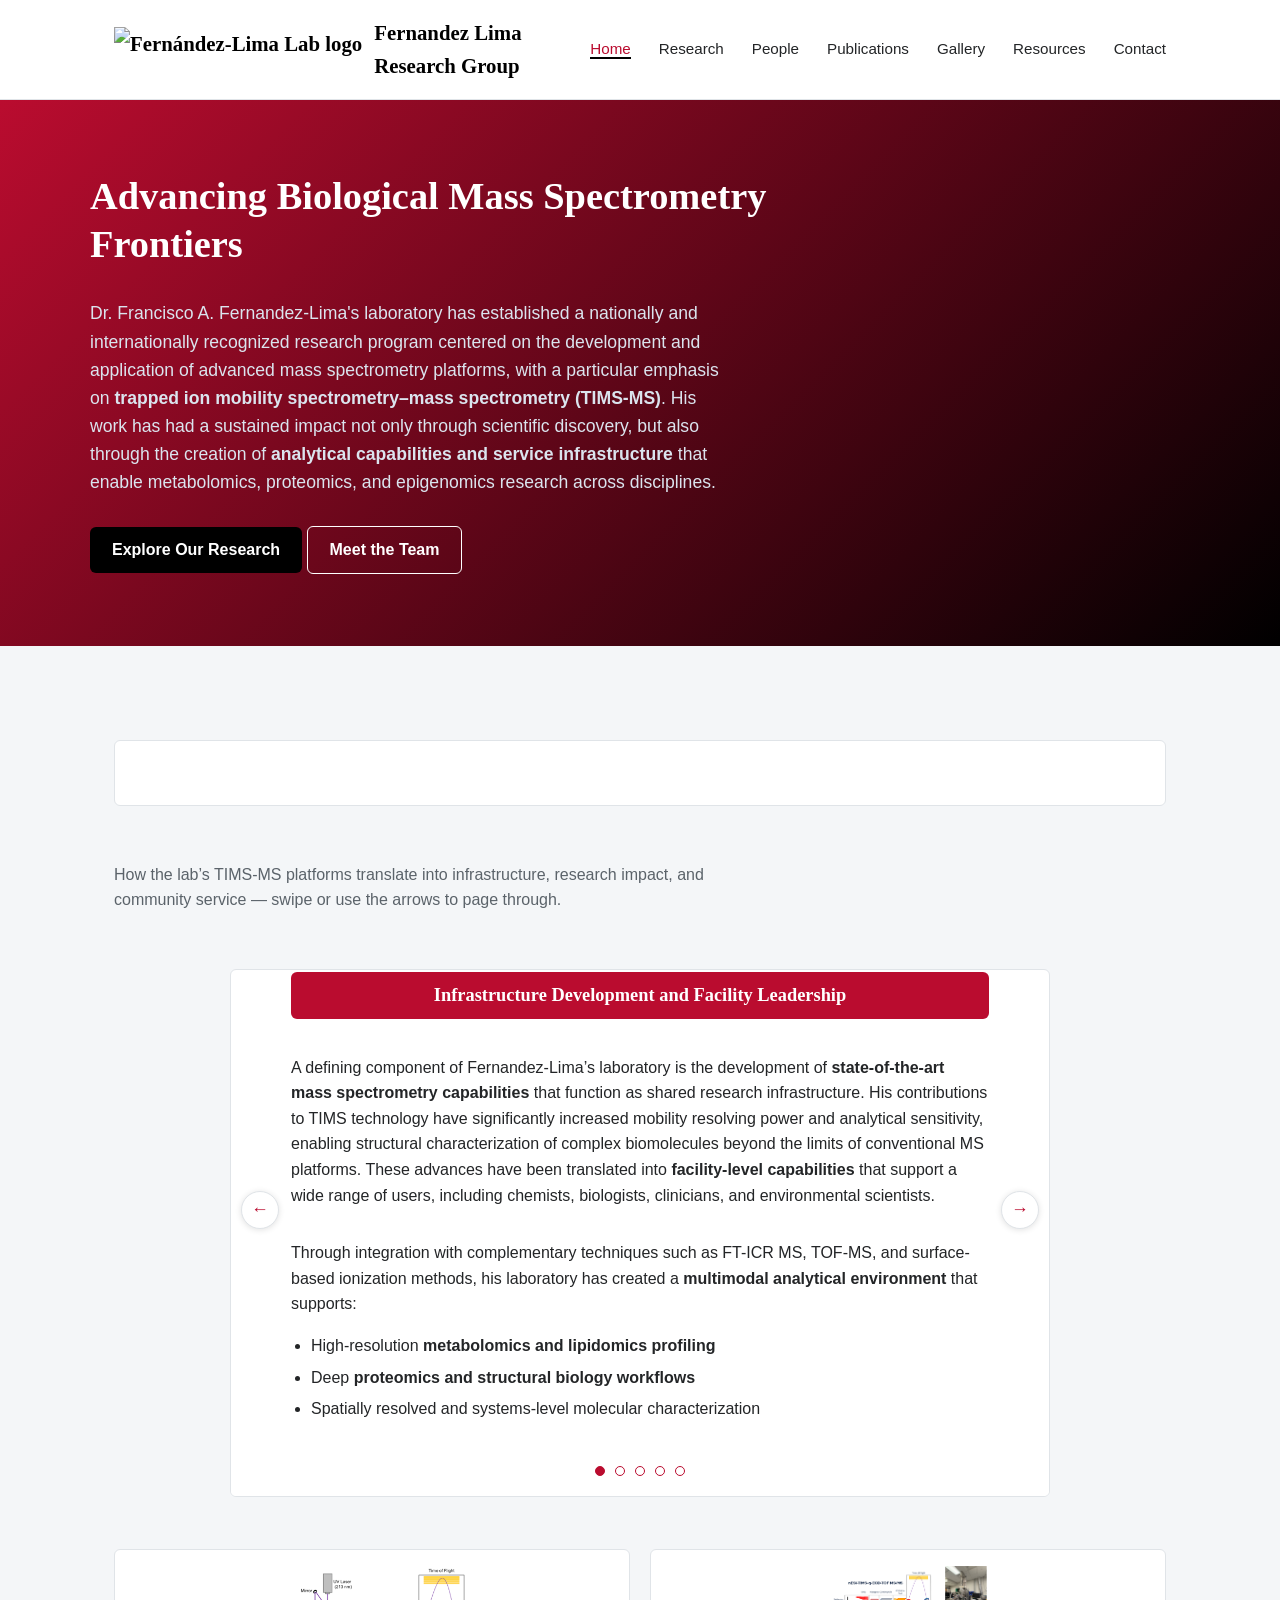
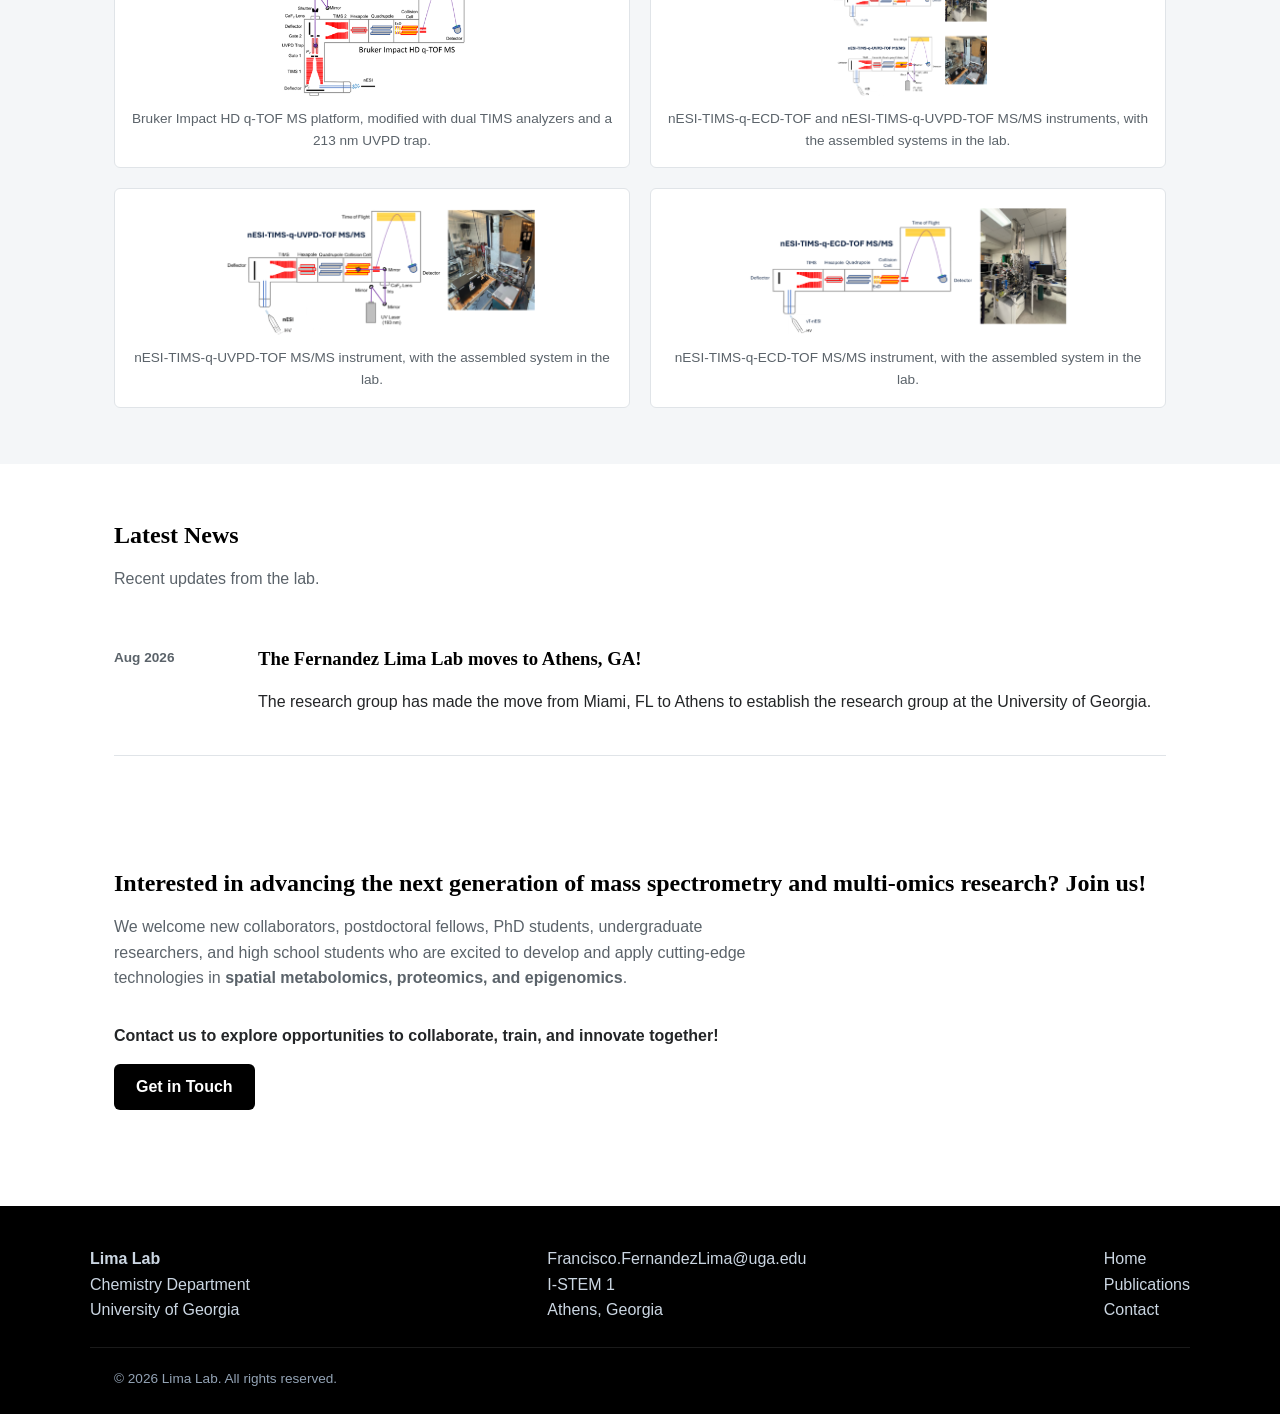
==== commit a2f1fbde: "updates+resources" ====
--- a/docs/index.html
+++ b/docs/index.html
@@ -27,6 +27,7 @@
           <li><a href="people.html">People</a></li>
           <li><a href="publications.html">Publications</a></li>
           <li><a href="gallery.html">Gallery</a></li>
+          <li><a href="resources.html">Resources</a></li>
           <li><a href="contact.html">Contact</a></li>
         </ul>
       </nav>
@@ -35,11 +36,9 @@
 
   <section class="hero">
     <div class="hero-inner">
-      <h1>Advancing Mass Spectrometry through rigorous, curiosity-driven research.</h1>
+      <h1>Advancing Biological Mass Spectrometry Frontiers</h1>
       <p>
-        The Fernandez Lima Lab is a research group at University of Georgia studying scientific problems at the molecular and cellular level with physics, chemistry and biology as an interface to answer
-        fundamental questions .
-      </p>
+      Dr. Francisco A. Fernandez-Lima's laboratory has established a nationally and internationally recognized research program centered on the development and application of advanced mass spectrometry platforms, with a particular emphasis on <strong>trapped ion mobility spectrometry–mass spectrometry (TIMS-MS)</strong>. His work has had a sustained impact not only through scientific discovery, but also through the creation of <strong> analytical capabilities and service infrastructure</strong> that enable metabolomics, proteomics, and epigenomics research across disciplines. </p>
       <a href="research.html" class="btn">Explore Our Research</a>
       <a href="people.html" class="btn btn-outline">Meet the Team</a>
     </div>
@@ -47,23 +46,15 @@
 
   <section class="alt">
     <div class="container">
-      <h2 class="section-title">Advancing Biological Mass Spectrometry Frontiers</h2>
+      <h2 class="section-title">&nbsp;</h2>
 
       <div class="grid grid-1">
         <div class="card">
           <p>
-            Dr. Francisco A. Fernandez-Lima's laboratory has established a nationally and
-            internationally recognized research program centered on the development and
-            application of advanced mass spectrometry platforms, with a particular emphasis on
-            <strong>trapped ion mobility spectrometry&ndash;mass spectrometry (TIMS-MS)</strong>.
-            His work has had a sustained impact not only through scientific discovery, but also
-            through the creation of <strong>analytical capabilities and service
-            infrastructure</strong> that enable metabolomics, proteomics, and epigenomics
-            research across disciplines.
+            
           </p>
         </div>
-        <a href="research.html" target="_blank" rel="noopener">See all of the lab's active projects</a>
-      </div>
+        
 
       <p class="section-lede" style="margin-top: 32px;">
         How the lab&rsquo;s TIMS-MS platforms translate into infrastructure, research impact, and
--- a/docs/css/style.css
+++ b/docs/css/style.css
@@ -239,6 +239,32 @@
   margin-bottom: 0;
 }
 
+/* ===== Resources ===== */
+.resource-list {
+  margin: 0;
+  padding: 0;
+  list-style: none;
+}
+
+.resource-list li {
+  border-top: 1px solid var(--color-border);
+}
+
+.resource-list li:first-child {
+  border-top: none;
+}
+
+.resource-list a {
+  display: block;
+  padding: 9px 0;
+  color: var(--color-text);
+}
+
+.resource-list a:hover {
+  color: var(--color-primary);
+  text-decoration: none;
+}
+
 /* Research areas overview figure */
 .research-areas-heading {
   margin-top: 40px;
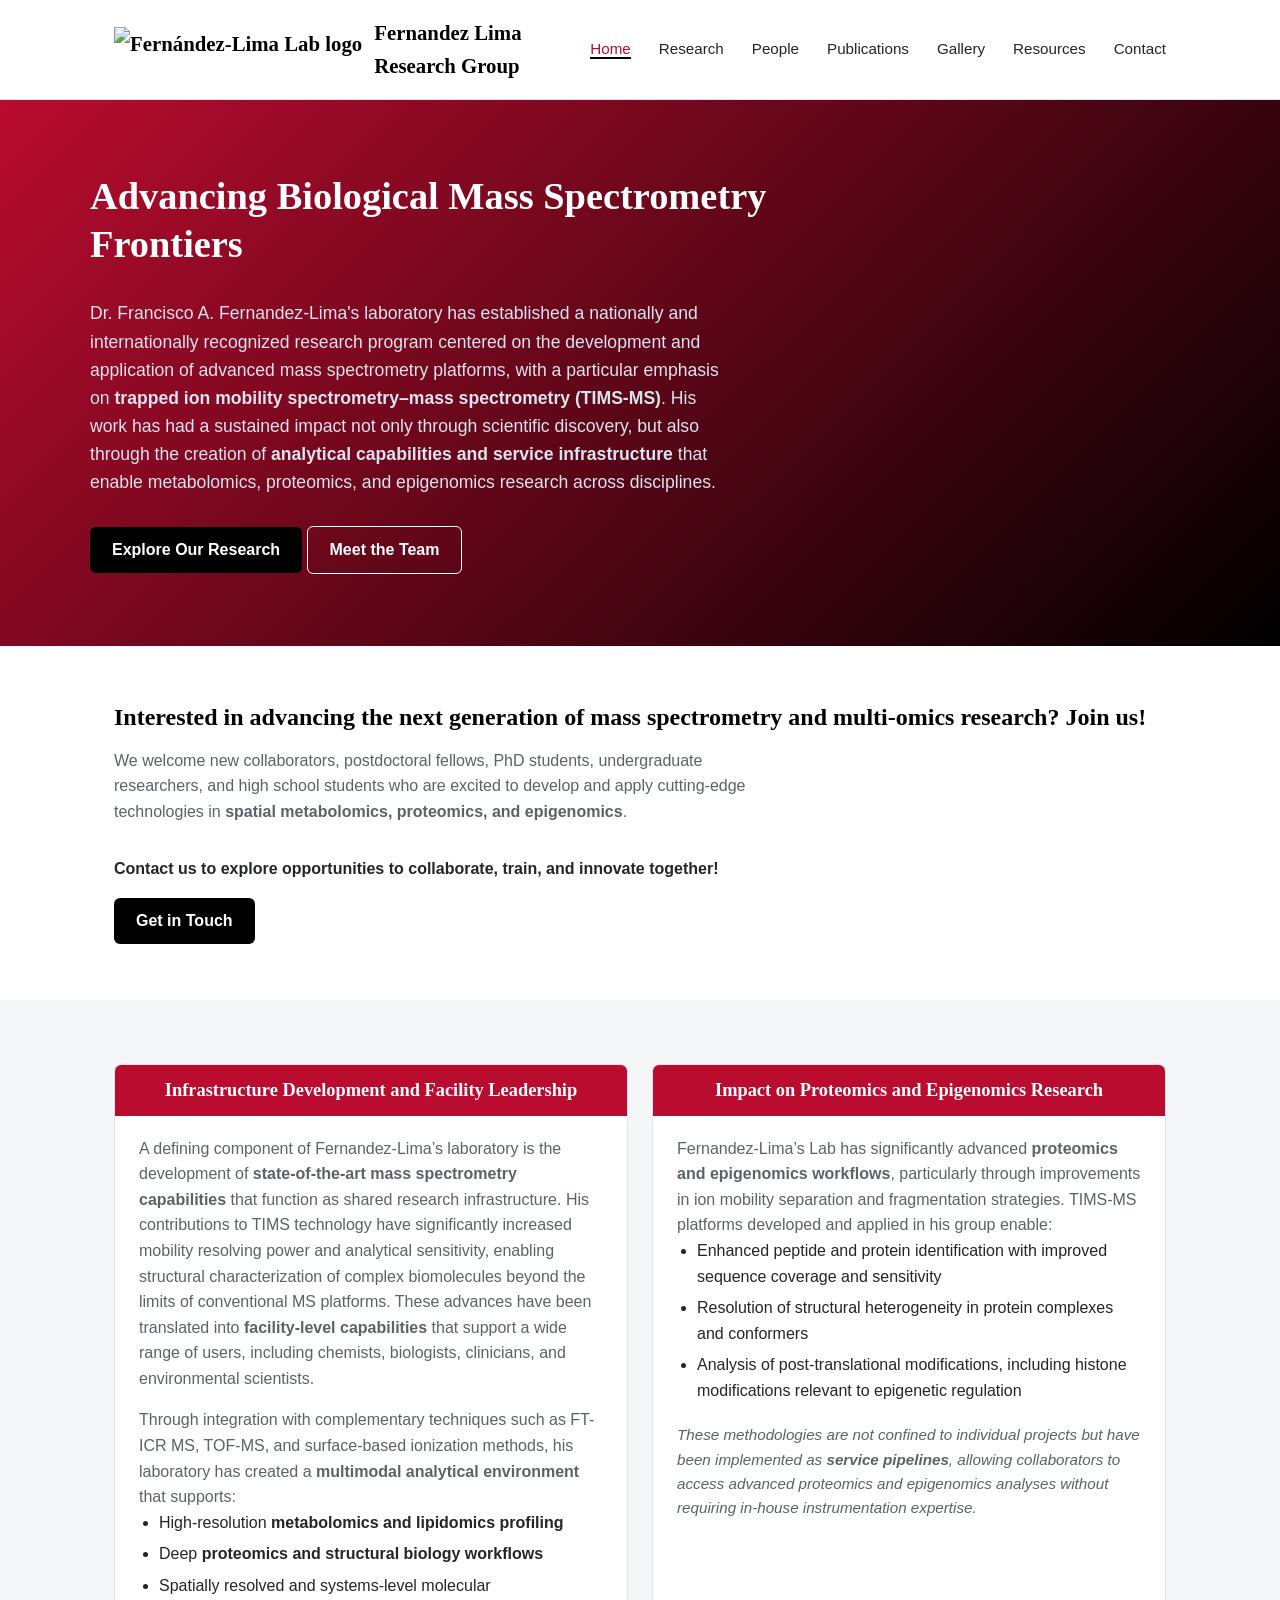
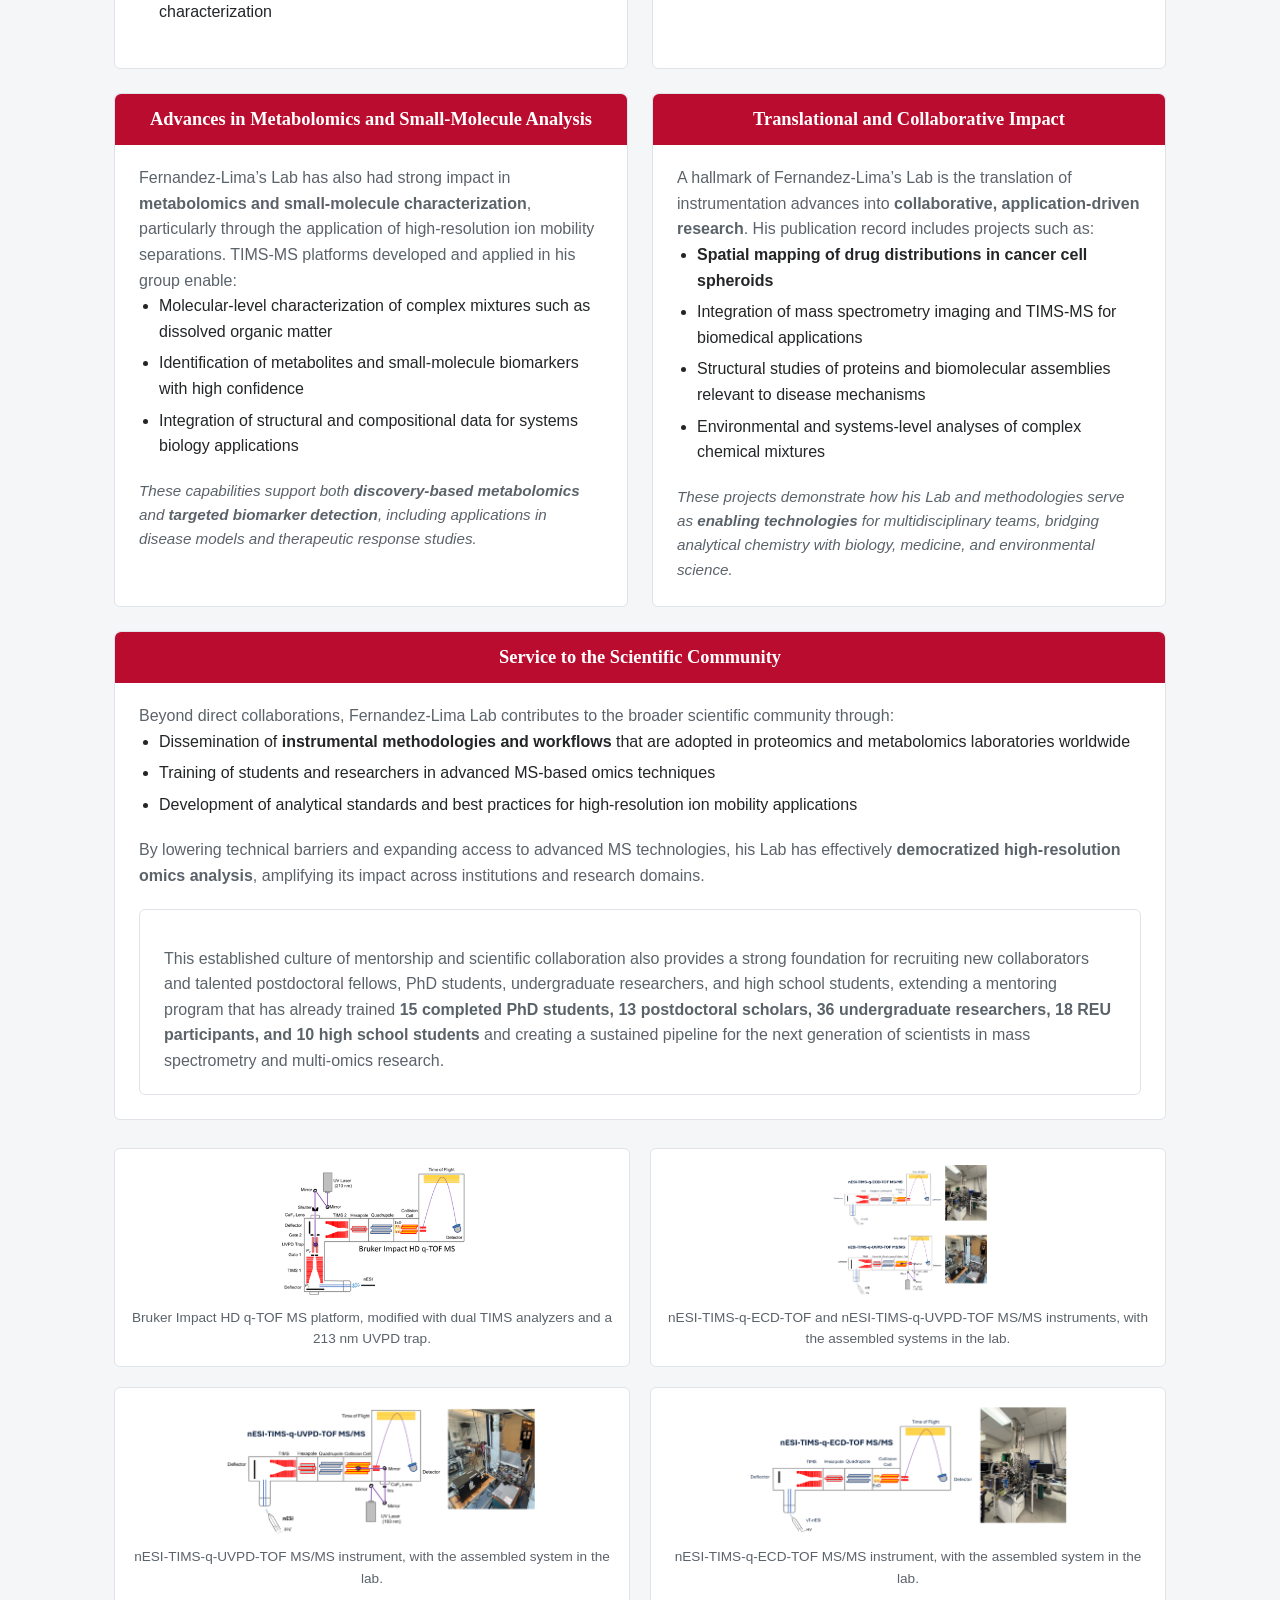
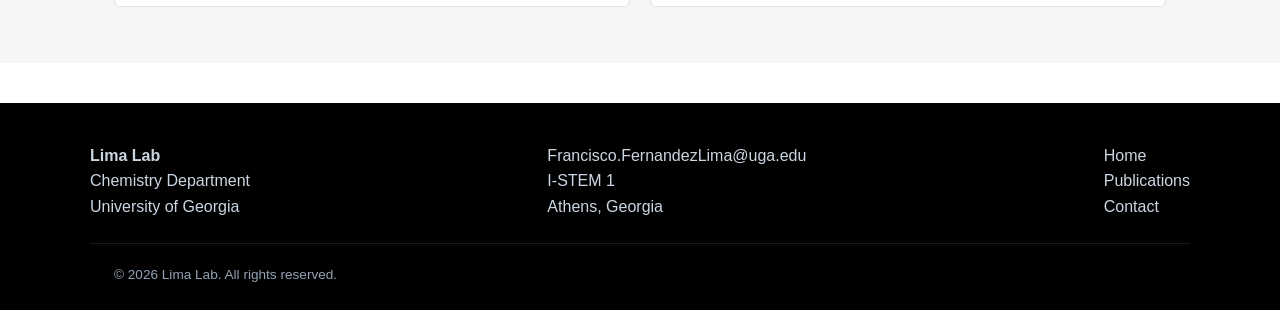
==== commit a7b2a3e4: "Updates_index" ====
--- a/docs/index.html
+++ b/docs/index.html
@@ -44,195 +44,6 @@
     </div>
   </section>
 
-  <section class="alt">
-    <div class="container">
-      <h2 class="section-title">&nbsp;</h2>
-
-      <div class="grid grid-1">
-        <div class="card">
-          <p>
-            
-          </p>
-        </div>
-        
-
-      <p class="section-lede" style="margin-top: 32px;">
-        How the lab&rsquo;s TIMS-MS platforms translate into infrastructure, research impact, and
-        community service &mdash; swipe or use the arrows to page through.
-      </p>
-
-      <div class="carousel info-carousel">
-        <div class="carousel-viewport">
-          <div class="carousel-track">
-
-            <div class="carousel-slide info-slide">
-              <h3>Infrastructure Development and Facility Leadership</h3>
-              <p>
-                A defining component of Fernandez-Lima&rsquo;s laboratory is the development of
-                <strong>state-of-the-art mass spectrometry capabilities</strong> that function as
-                shared research infrastructure. His contributions to TIMS technology have
-                significantly increased mobility resolving power and analytical sensitivity, enabling
-                structural characterization of complex biomolecules beyond the limits of conventional
-                MS platforms. These advances have been translated into <strong>facility-level
-                capabilities</strong> that support a wide range of users, including chemists,
-                biologists, clinicians, and environmental scientists.
-              </p>
-              <p>
-                Through integration with complementary techniques such as FT-ICR MS, TOF-MS, and
-                surface-based ionization methods, his laboratory has created a
-                <strong>multimodal analytical environment</strong> that supports:
-              </p>
-              <ul class="impact-list">
-                <li>High-resolution <strong>metabolomics and lipidomics profiling</strong></li>
-                <li>Deep <strong>proteomics and structural biology workflows</strong></li>
-                <li>Spatially resolved and systems-level molecular characterization</li>
-              </ul>
-            </div>
-
-            <div class="carousel-slide info-slide">
-              <h3>Impact on Proteomics and Epigenomics Research</h3>
-              <p>
-                Fernandez-Lima&rsquo;s Lab has significantly advanced <strong>proteomics and
-                epigenomics workflows</strong>, particularly through improvements in ion mobility
-                separation and fragmentation strategies. TIMS-MS platforms developed and applied in
-                his group enable:
-              </p>
-              <ul class="impact-list">
-                <li>Enhanced peptide and protein identification with improved sequence coverage and sensitivity</li>
-                <li>Resolution of structural heterogeneity in protein complexes and conformers</li>
-                <li>Analysis of post-translational modifications, including histone modifications relevant to epigenetic regulation</li>
-              </ul>
-              <p class="impact-note">
-                These methodologies are not confined to individual projects but have been implemented
-                as <strong>service pipelines</strong>, allowing collaborators to access advanced
-                proteomics and epigenomics analyses without requiring in-house instrumentation
-                expertise.
-              </p>
-            </div>
-
-            <div class="carousel-slide info-slide">
-              <h3>Advances in Metabolomics and Small-Molecule Analysis</h3>
-              <p>
-                Fernandez-Lima&rsquo;s Lab has also had strong impact in <strong>metabolomics and
-                small-molecule characterization</strong>, particularly through the application of
-                high-resolution ion mobility separations. TIMS-MS platforms developed and applied in
-                his group enable:
-              </p>
-              <ul class="impact-list">
-                <li>Molecular-level characterization of complex mixtures such as dissolved organic matter</li>
-                <li>Identification of metabolites and small-molecule biomarkers with high confidence</li>
-                <li>Integration of structural and compositional data for systems biology applications</li>
-              </ul>
-              <p class="impact-note">
-                These capabilities support both <strong>discovery-based metabolomics</strong> and
-                <strong>targeted biomarker detection</strong>, including applications in disease
-                models and therapeutic response studies.
-              </p>
-            </div>
-
-            <div class="carousel-slide info-slide">
-              <h3>Translational and Collaborative Impact</h3>
-              <p>
-                A hallmark of Fernandez-Lima&rsquo;s Lab is the translation of instrumentation
-                advances into <strong>collaborative, application-driven research</strong>. His
-                publication record includes projects such as:
-              </p>
-              <ul class="impact-list">
-                <li><strong>Spatial mapping of drug distributions in cancer cell spheroids</strong></li>
-                <li>Integration of mass spectrometry imaging and TIMS-MS for biomedical applications</li>
-                <li>Structural studies of proteins and biomolecular assemblies relevant to disease mechanisms</li>
-                <li>Environmental and systems-level analyses of complex chemical mixtures</li>
-              </ul>
-              <p class="impact-note">
-                These projects demonstrate how his Lab and methodologies serve as
-                <strong>enabling technologies</strong> for multidisciplinary teams, bridging
-                analytical chemistry with biology, medicine, and environmental science.
-              </p>
-            </div>
-
-            <div class="carousel-slide info-slide info-slide--start">
-              <h3>Service to the Scientific Community</h3>
-              <p>Beyond direct collaborations, Fernandez-Lima Lab contributes to the broader scientific community through:</p>
-              <ul class="impact-list">
-                <li>Dissemination of <strong>instrumental methodologies and workflows</strong> that are adopted in proteomics and metabolomics laboratories worldwide</li>
-                <li>Training of students and researchers in advanced MS-based omics techniques</li>
-                <li>Development of analytical standards and best practices for high-resolution ion mobility applications</li>
-              </ul>
-              <p>
-                By lowering technical barriers and expanding access to advanced MS technologies, his
-                Lab has effectively <strong>democratized high-resolution omics analysis</strong>,
-                amplifying its impact across institutions and research domains.
-              </p>
-              <div class="stat-callout">
-                <p style="margin-bottom: 0;">
-                  This established culture of mentorship and scientific collaboration also provides a
-                  strong foundation for recruiting new collaborators and talented postdoctoral
-                  fellows, PhD students, undergraduate researchers, and high school students,
-                  extending a mentoring program that has already trained <strong>15 completed PhD
-                  students, 13 postdoctoral scholars, 36 undergraduate researchers, 18 REU
-                  participants, and 10 high school students</strong> and creating a sustained
-                  pipeline for the next generation of scientists in mass spectrometry and multi-omics
-                  research.
-                </p>
-              </div>
-            </div>
-
-          </div>
-          <button class="carousel-btn carousel-prev" aria-label="Previous slide">&#8592;</button>
-          <button class="carousel-btn carousel-next" aria-label="Next slide">&#8594;</button>
-        </div>
-        <div class="carousel-dots">
-          <button class="carousel-dot" data-index="0" aria-label="Go to slide 1"></button>
-          <button class="carousel-dot" data-index="1" aria-label="Go to slide 2"></button>
-          <button class="carousel-dot" data-index="2" aria-label="Go to slide 3"></button>
-          <button class="carousel-dot" data-index="3" aria-label="Go to slide 4"></button>
-          <button class="carousel-dot" data-index="4" aria-label="Go to slide 5"></button>
-        </div>
-      </div>
-
-      <div class="instrument-gallery">
-        <button type="button" class="instrument-thumb" data-full="images/index/Picture1.png" data-caption="Bruker Impact HD q-TOF MS platform, modified with dual TIMS analyzers and a 213 nm UVPD trap.">
-          <img src="images/index/Picture1.png" alt="Bruker Impact HD q-TOF MS modified with dual TIMS analyzers (TIMS 1, TIMS 2), a UVPD trap, and a 213 nm UV laser for tandem mobility- and UV-photodissociation-based analyses." loading="lazy" />
-          <span class="instrument-thumb-caption">Bruker Impact HD q-TOF MS platform, modified with dual TIMS analyzers and a 213&nbsp;nm UVPD trap.</span>
-        </button>
-        <button type="button" class="instrument-thumb" data-full="images/index/Picture2.png" data-caption="nESI-TIMS-q-ECD-TOF and nESI-TIMS-q-UVPD-TOF MS/MS instruments, with the assembled systems in the lab.">
-          <img src="images/index/Picture2.png" alt="Schematics and lab photos of the nESI-TIMS-q-ECD-TOF MS/MS and nESI-TIMS-q-UVPD-TOF MS/MS instruments, each pairing a TIMS analyzer with electron capture or UV photodissociation ahead of the TOF detector." loading="lazy" />
-          <span class="instrument-thumb-caption">nESI-TIMS-q-ECD-TOF and nESI-TIMS-q-UVPD-TOF MS/MS instruments, with the assembled systems in the lab.</span>
-        </button>
-        <button type="button" class="instrument-thumb" data-full="images/index/Picture3.png" data-caption="nESI-TIMS-q-UVPD-TOF MS/MS instrument, with the assembled system in the lab.">
-          <img src="images/index/Picture3.png" alt="Schematic of the nESI-TIMS-q-UVPD-TOF MS/MS instrument, pairing a TIMS analyzer with UV photodissociation ahead of the TOF detector, alongside a photo of the assembled system in the lab." loading="lazy" />
-          <span class="instrument-thumb-caption">nESI-TIMS-q-UVPD-TOF MS/MS instrument, with the assembled system in the lab.</span>
-        </button>
-        <button type="button" class="instrument-thumb" data-full="images/index/Picture4.png" data-caption="nESI-TIMS-q-ECD-TOF MS/MS instrument, with the assembled system in the lab.">
-          <img src="images/index/Picture4.png" alt="Schematic of the nESI-TIMS-q-ECD-TOF MS/MS instrument, pairing a TIMS analyzer with electron capture dissociation ahead of the TOF detector, alongside a photo of the assembled system in the lab." loading="lazy" />
-          <span class="instrument-thumb-caption">nESI-TIMS-q-ECD-TOF MS/MS instrument, with the assembled system in the lab.</span>
-        </button>
-      </div>
-    </div>
-  </section>
-
-  <div class="lightbox" id="instrumentLightbox" hidden>
-    <button type="button" class="lightbox-close" aria-label="Close enlarged image">&times;</button>
-    <img class="lightbox-img" src="" alt="" />
-    <p class="lightbox-caption"></p>
-  </div>
-
-  <section>
-    <div class="container">
-      <h2 class="section-title">Latest News</h2>
-      <p class="section-lede">Recent updates from the lab.</p>
-      <div class="news-item">
-        <span class="news-date">Aug 2026</span>
-        <div>
-          <h3>The Fernandez Lima Lab moves to Athens, GA!</h3>
-          <p>The research group has made the move from Miami, FL to Athens to establish the research group at the University of Georgia.</p>
-        </div>
-      </div>
-     
- 
-    </div>
-  </section>
-
   <section>
     <div class="container">
       <h2 class="section-title">Interested in advancing the next generation of mass spectrometry and multi-omics research? Join us!</h2>
@@ -246,6 +57,151 @@
     </div>
   </section>
 
+  
+<section class="alt">
+    <div class="container">
+<div class="grid grid-2 impact-grid">
+
+      <div class="card impact-card">
+          <h3>Infrastructure Development and Facility Leadership</h3>
+          <p>
+            A defining component of Fernandez-Lima&rsquo;s laboratory is the development of
+            <strong>state-of-the-art mass spectrometry capabilities</strong> that function as
+            shared research infrastructure. His contributions to TIMS technology have
+            significantly increased mobility resolving power and analytical sensitivity, enabling
+            structural characterization of complex biomolecules beyond the limits of conventional
+            MS platforms. These advances have been translated into <strong>facility-level
+            capabilities</strong> that support a wide range of users, including chemists,
+            biologists, clinicians, and environmental scientists.
+          </p>
+          <p>
+            Through integration with complementary techniques such as FT-ICR MS, TOF-MS, and
+            surface-based ionization methods, his laboratory has created a
+            <strong>multimodal analytical environment</strong> that supports:
+          </p>
+          <ul class="impact-list">
+            <li>High-resolution <strong>metabolomics and lipidomics profiling</strong></li>
+            <li>Deep <strong>proteomics and structural biology workflows</strong></li>
+            <li>Spatially resolved and systems-level molecular characterization</li>
+          </ul>
+      </div>
+
+        <div class="card impact-card">
+          <h3>Impact on Proteomics and Epigenomics Research</h3>
+          <p>
+            Fernandez-Lima&rsquo;s Lab has significantly advanced <strong>proteomics and
+            epigenomics workflows</strong>, particularly through improvements in ion mobility
+            separation and fragmentation strategies. TIMS-MS platforms developed and applied in
+            his group enable:
+          </p>
+          <ul class="impact-list">
+            <li>Enhanced peptide and protein identification with improved sequence coverage and sensitivity</li>
+            <li>Resolution of structural heterogeneity in protein complexes and conformers</li>
+            <li>Analysis of post-translational modifications, including histone modifications relevant to epigenetic regulation</li>
+          </ul>
+          <p class="impact-note">
+            These methodologies are not confined to individual projects but have been implemented
+            as <strong>service pipelines</strong>, allowing collaborators to access advanced
+            proteomics and epigenomics analyses without requiring in-house instrumentation
+            expertise.
+          </p>
+        </div>
+
+        <div class="card impact-card">
+          <h3>Advances in Metabolomics and Small-Molecule Analysis</h3>
+          <p>
+            Fernandez-Lima&rsquo;s Lab has also had strong impact in <strong>metabolomics and
+            small-molecule characterization</strong>, particularly through the application of
+            high-resolution ion mobility separations. TIMS-MS platforms developed and applied in
+            his group enable:
+          </p>
+          <ul class="impact-list">
+            <li>Molecular-level characterization of complex mixtures such as dissolved organic matter</li>
+            <li>Identification of metabolites and small-molecule biomarkers with high confidence</li>
+            <li>Integration of structural and compositional data for systems biology applications</li>
+          </ul>
+          <p class="impact-note">
+            These capabilities support both <strong>discovery-based metabolomics</strong> and
+            <strong>targeted biomarker detection</strong>, including applications in disease
+            models and therapeutic response studies.
+          </p>
+        </div>
+
+        <div class="card impact-card">
+          <h3>Translational and Collaborative Impact</h3>
+          <p>
+            A hallmark of Fernandez-Lima&rsquo;s Lab is the translation of instrumentation
+            advances into <strong>collaborative, application-driven research</strong>. His
+            publication record includes projects such as:
+          </p>
+          <ul class="impact-list">
+            <li><strong>Spatial mapping of drug distributions in cancer cell spheroids</strong></li>
+            <li>Integration of mass spectrometry imaging and TIMS-MS for biomedical applications</li>
+            <li>Structural studies of proteins and biomolecular assemblies relevant to disease mechanisms</li>
+            <li>Environmental and systems-level analyses of complex chemical mixtures</li>
+          </ul>
+          <p class="impact-note">
+            These projects demonstrate how his Lab and methodologies serve as
+            <strong>enabling technologies</strong> for multidisciplinary teams, bridging
+            analytical chemistry with biology, medicine, and environmental science.
+          </p>
+        </div>
+
+        <div class="card impact-card impact-card--wide">
+          <h3>Service to the Scientific Community</h3>
+          <p>Beyond direct collaborations, Fernandez-Lima Lab contributes to the broader scientific community through:</p>
+          <ul class="impact-list">
+            <li>Dissemination of <strong>instrumental methodologies and workflows</strong> that are adopted in proteomics and metabolomics laboratories worldwide</li>
+            <li>Training of students and researchers in advanced MS-based omics techniques</li>
+            <li>Development of analytical standards and best practices for high-resolution ion mobility applications</li>
+          </ul>
+          <p>
+            By lowering technical barriers and expanding access to advanced MS technologies, his
+            Lab has effectively <strong>democratized high-resolution omics analysis</strong>,
+            amplifying its impact across institutions and research domains.
+          </p>
+          <div class="stat-callout">
+            <p style="margin-bottom: 0;">
+              This established culture of mentorship and scientific collaboration also provides a
+              strong foundation for recruiting new collaborators and talented postdoctoral
+              fellows, PhD students, undergraduate researchers, and high school students,
+              extending a mentoring program that has already trained <strong>15 completed PhD
+              students, 13 postdoctoral scholars, 36 undergraduate researchers, 18 REU
+              participants, and 10 high school students</strong> and creating a sustained
+              pipeline for the next generation of scientists in mass spectrometry and multi-omics
+              research.
+            </p>
+          </div>
+        </div>
+
+      </div>
+
+      <div class="instrument-gallery">
+        <button type="button" class="instrument-thumb" data-full="images/index/Picture1.png" data-caption="Bruker Impact HD q-TOF MS platform, modified with dual TIMS analyzers and a 213 nm UVPD trap.">
+          <img src="images/index/Picture1.png" alt="Bruker Impact HD q-TOF MS modified with dual TIMS analyzers (TIMS 1, TIMS 2), a UVPD trap, and a 213 nm UV laser for tandem mobility- and UV-photodissociation-based analyses." loading="lazy" />
+          <span class="instrument-thumb-caption">Bruker Impact HD q-TOF MS platform, modified with dual TIMS analyzers and a 213&nbsp;nm UVPD trap.</span>
+        </button>
+        <button type="button" class="instrument-thumb" data-full="images/index/Picture2.png" data-caption="nESI-TIMS-q-ECD-TOF and nESI-TIMS-q-UVPD-TOF MS/MS instruments, with the assembled systems in the lab.">
+          <img src="images/index/Picture2.png" alt="Schematics and lab photos of the nESI-TIMS-q-ECD-TOF MS/MS and nESI-TIMS-q-UVPD-TOF MS/MS instruments, each pairing a TIMS analyzer with electron capture or UV photodissociation ahead of the TOF detector." loading="lazy" />
+          <span class="instrument-thumb-caption">nESI-TIMS-q-ECD-TOF and nESI-TIMS-q-UVPD-TOF MS/MS instruments, with the assembled systems in the lab.</span>
+        </button>
+        <button type="button" class="instrument-thumb" data-full="images/index/Picture3.png" data-caption="nESI-TIMS-q-UVPD-TOF MS/MS instrument, with the assembled system in the lab.">
+          <img src="images/index/Picture3.png" alt="Schematic of the nESI-TIMS-q-UVPD-TOF MS/MS instrument, pairing a TIMS analyzer with UV photodissociation ahead of the TOF detector, alongside a photo of the assembled system in the lab." loading="lazy" />
+          <span class="instrument-thumb-caption">nESI-TIMS-q-UVPD-TOF MS/MS instrument, with the assembled system in the lab.</span>
+        </button>
+        <button type="button" class="instrument-thumb" data-full="images/index/Picture4.png" data-caption="nESI-TIMS-q-ECD-TOF MS/MS instrument, with the assembled system in the lab.">
+          <img src="images/index/Picture4.png" alt="Schematic of the nESI-TIMS-q-ECD-TOF MS/MS instrument, pairing a TIMS analyzer with electron capture dissociation ahead of the TOF detector, alongside a photo of the assembled system in the lab." loading="lazy" />
+          <span class="instrument-thumb-caption">nESI-TIMS-q-ECD-TOF MS/MS instrument, with the assembled system in the lab.</span>
+        </button>
+      </div>
+  </div>
+</section>
+<div class="lightbox" id="instrumentLightbox" hidden>
+  <button type="button" class="lightbox-close" aria-label="Close enlarged image">&times;</button>
+    <img class="lightbox-img" src="" alt="" />
+    <p class="lightbox-caption"></p>
+  </div>
+
   <footer class="site-footer">
     <div class="footer-inner">
       <div>
--- a/docs/css/style.css
+++ b/docs/css/style.css
@@ -703,84 +703,27 @@
   }
 }
 
-/* Content/info carousel variant (home page lab-impact slides) */
-.info-carousel {
-  max-width: 820px;
-  background: #fff;
-  border: 1px solid var(--color-border);
-}
-
-.info-carousel .carousel-viewport {
-  height: 480px;
-}
-
-.info-carousel .carousel-track {
-  height: 100%;
-}
-
-.info-slide {
-  padding: 36px 60px;
-  overflow-y: auto;
-  height: 100%;
-  display: flex;
-  flex-direction: column;
-  justify-content: center;
-}
-
-.info-slide.info-slide--start {
-  justify-content: flex-start;
-}
-
-.info-slide h3 {
-  margin: 0 0 20px;
-  padding: 12px 20px;
+/* Lab-impact cards (home page, below the intro) */
+.impact-grid {
+  margin-top: 8px;
+}
+
+.impact-card h3 {
+  margin: -24px -24px 20px;
+  padding: 14px 24px;
   background: var(--color-primary);
   color: #fff;
   text-align: center;
-  border-radius: var(--radius);
+  border-radius: var(--radius) var(--radius) 0 0;
   font-size: 1.15rem;
-  align-self: center;
-  width: 100%;
-}
-
-.info-slide .stat-callout {
+}
+
+.impact-card--wide {
+  grid-column: 1 / -1;
+}
+
+.impact-card .stat-callout {
   margin-top: 20px;
-}
-
-.info-carousel .carousel-btn {
-  top: 50%;
-  bottom: auto;
-  transform: translateY(-50%);
-  width: 38px;
-  height: 38px;
-  border-radius: 50%;
-  background: #fff;
-  border: 1px solid var(--color-border);
-  color: var(--color-primary);
-  font-size: 1.1rem;
-  box-shadow: 0 1px 6px rgba(0, 0, 0, 0.12);
-}
-
-.info-carousel .carousel-btn:hover {
-  background: var(--color-bg-alt);
-}
-
-.info-carousel .carousel-prev {
-  left: 10px;
-}
-
-.info-carousel .carousel-next {
-  right: 10px;
-}
-
-@media (max-width: 640px) {
-  .info-slide {
-    padding: 28px 44px;
-  }
-
-  .info-carousel .carousel-viewport {
-    height: 520px;
-  }
 }
 
 /* ===== Publications ===== */
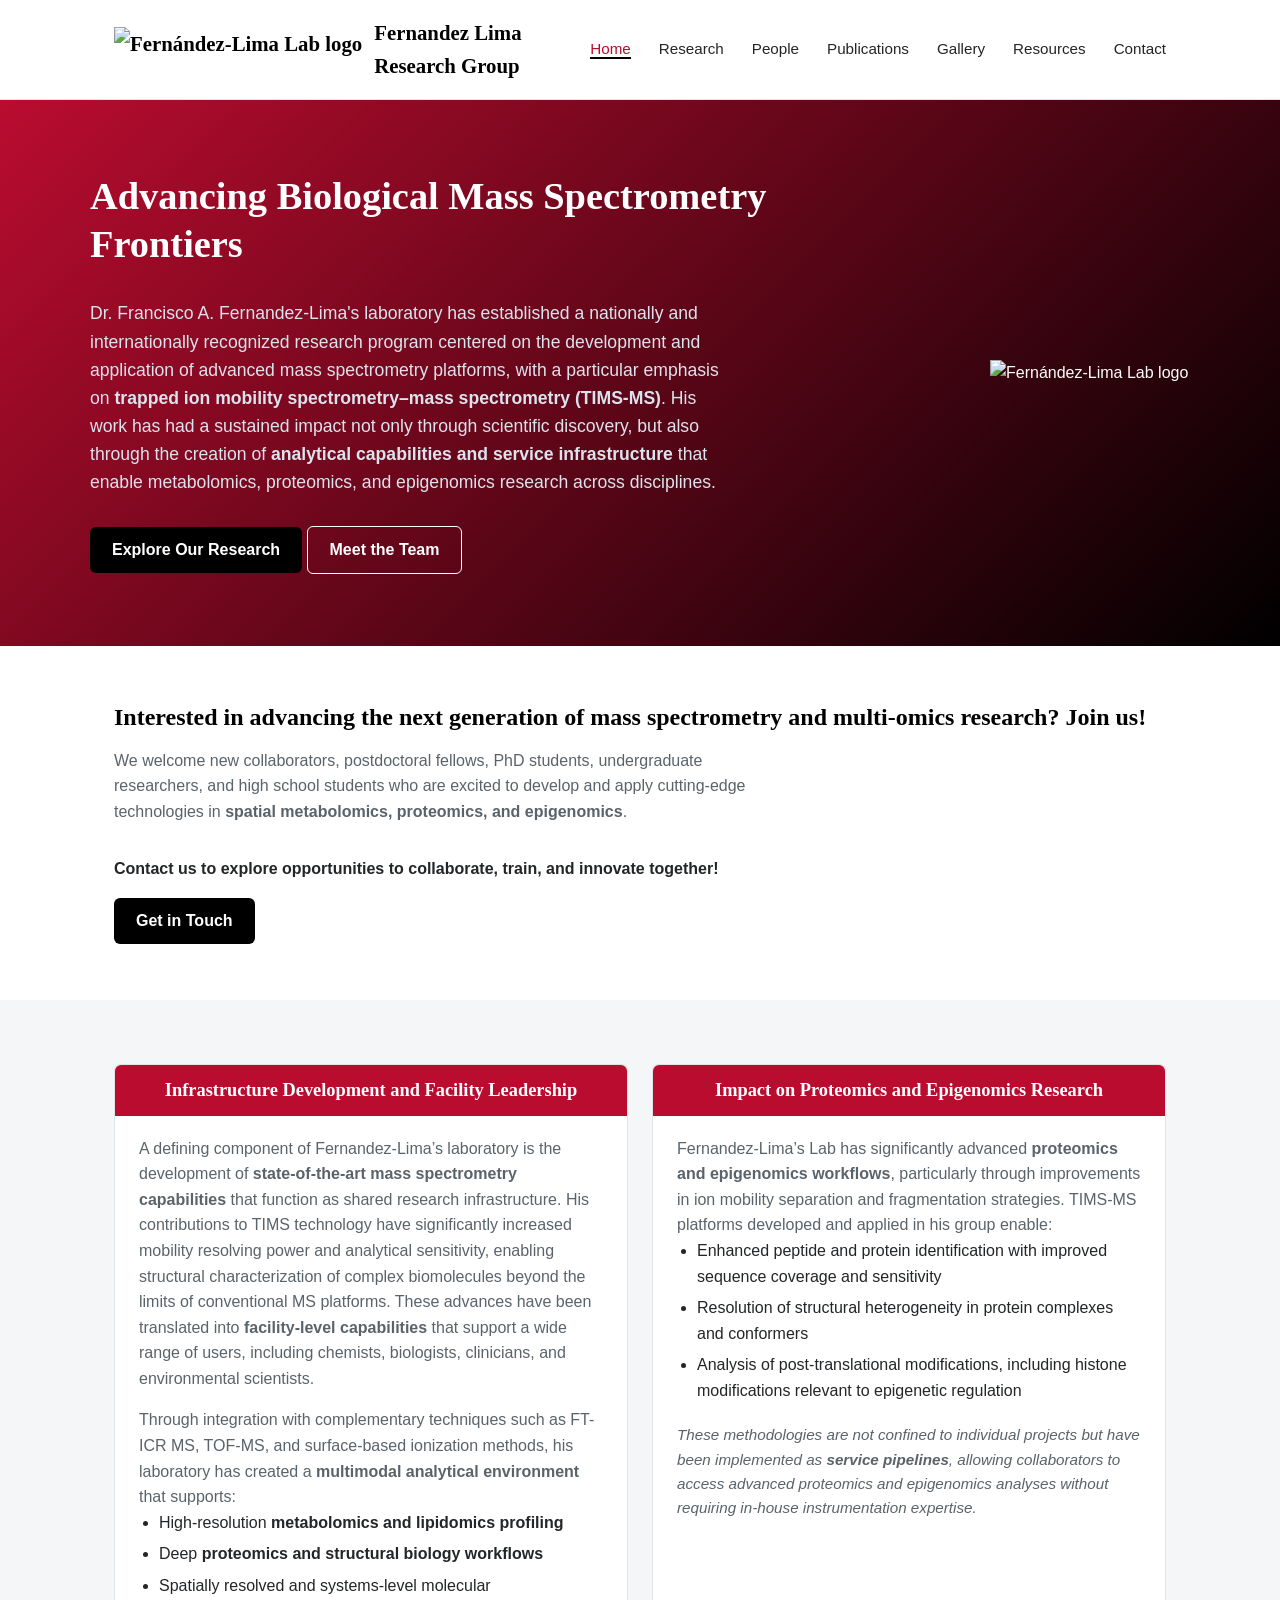
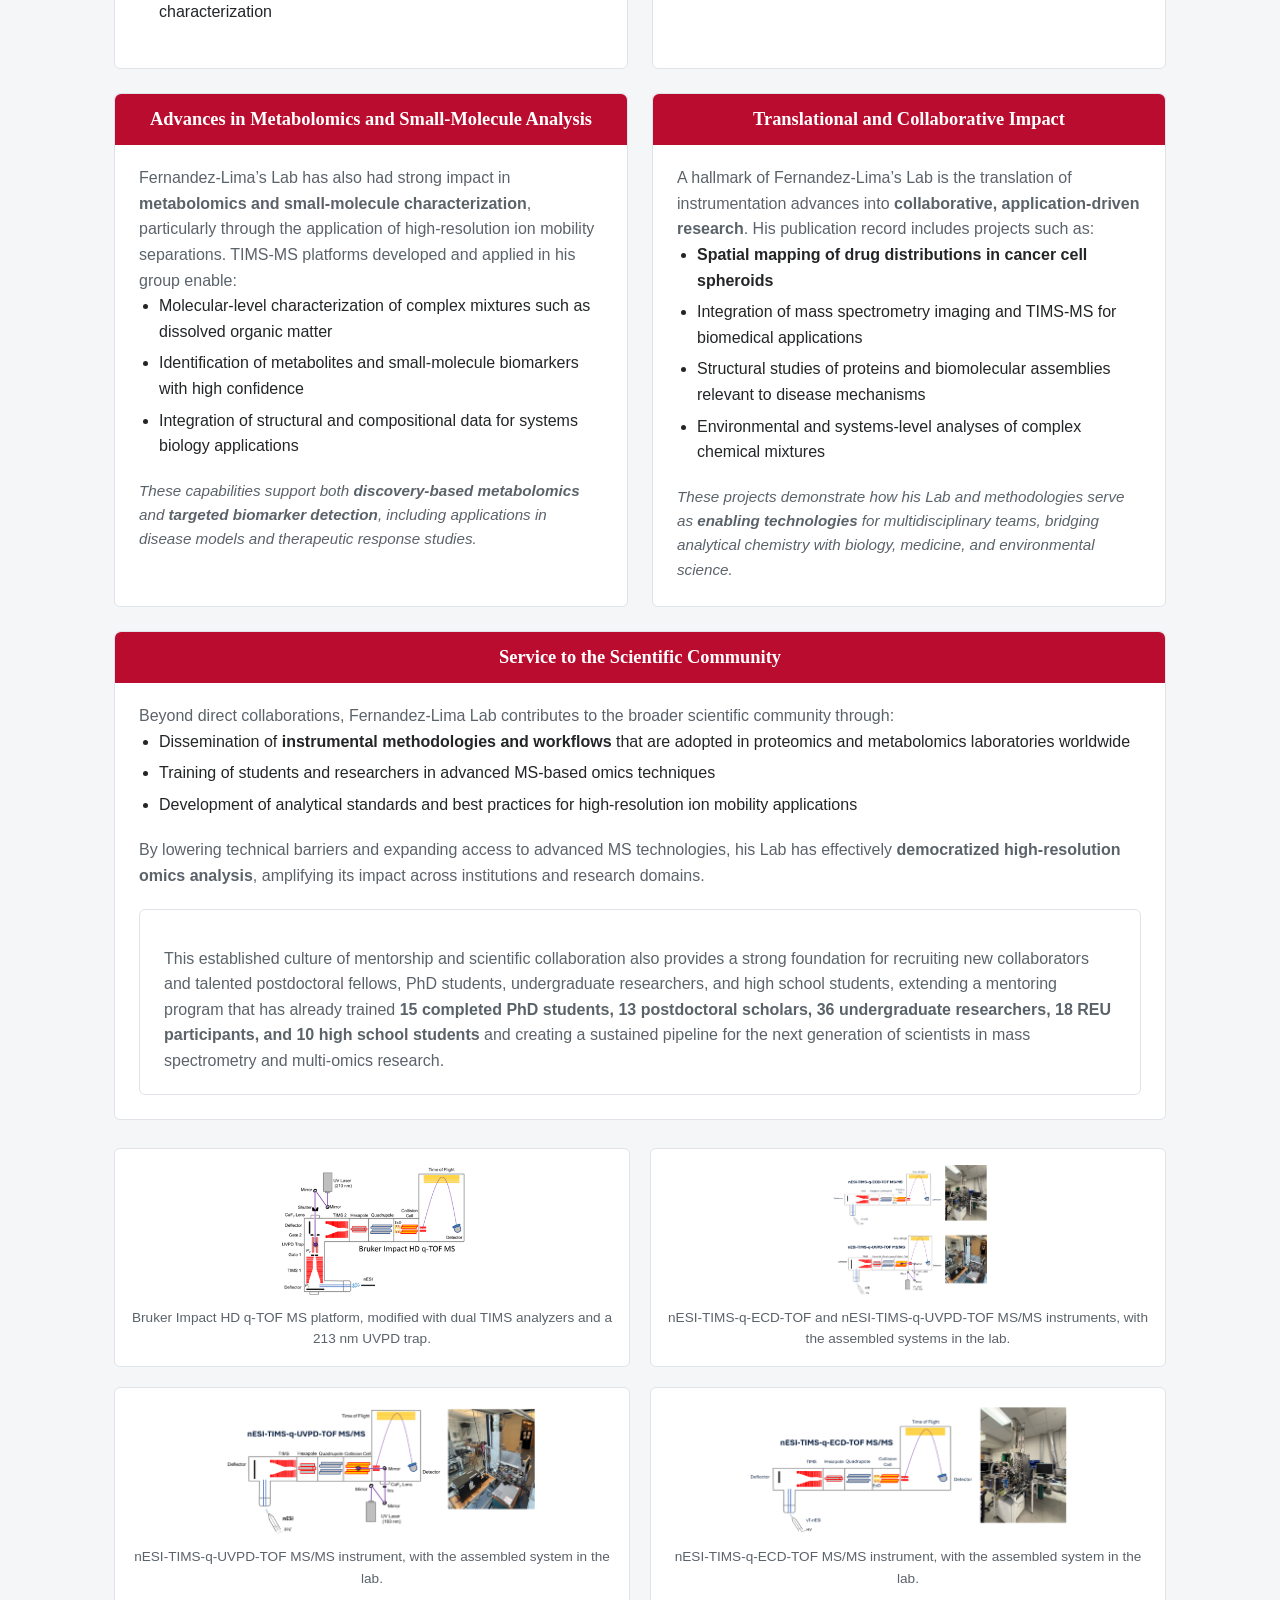
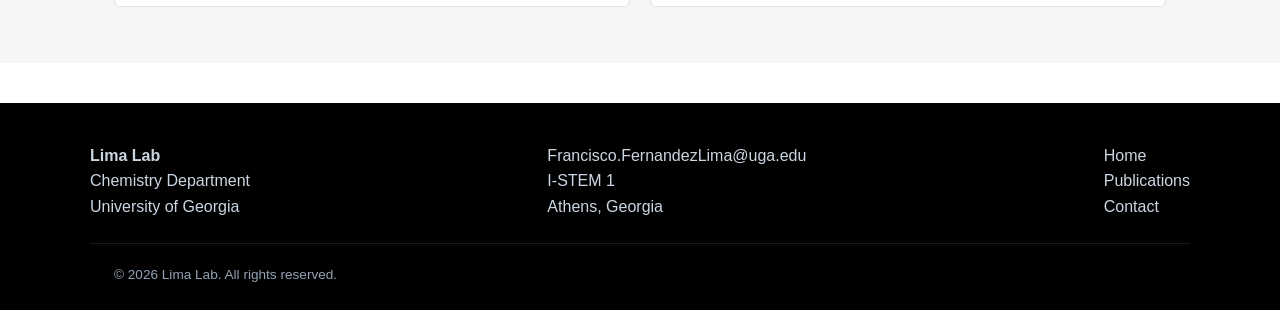
==== commit 286f6811: "Updates" ====
--- a/docs/index.html
+++ b/docs/index.html
@@ -36,11 +36,14 @@
 
   <section class="hero">
     <div class="hero-inner">
-      <h1>Advancing Biological Mass Spectrometry Frontiers</h1>
-      <p>
-      Dr. Francisco A. Fernandez-Lima's laboratory has established a nationally and internationally recognized research program centered on the development and application of advanced mass spectrometry platforms, with a particular emphasis on <strong>trapped ion mobility spectrometry–mass spectrometry (TIMS-MS)</strong>. His work has had a sustained impact not only through scientific discovery, but also through the creation of <strong> analytical capabilities and service infrastructure</strong> that enable metabolomics, proteomics, and epigenomics research across disciplines. </p>
-      <a href="research.html" class="btn">Explore Our Research</a>
-      <a href="people.html" class="btn btn-outline">Meet the Team</a>
+      <div class="hero-text">
+        <h1>Advancing Biological Mass Spectrometry Frontiers</h1>
+        <p>
+        Dr. Francisco A. Fernandez-Lima's laboratory has established a nationally and internationally recognized research program centered on the development and application of advanced mass spectrometry platforms, with a particular emphasis on <strong>trapped ion mobility spectrometry–mass spectrometry (TIMS-MS)</strong>. His work has had a sustained impact not only through scientific discovery, but also through the creation of <strong> analytical capabilities and service infrastructure</strong> that enable metabolomics, proteomics, and epigenomics research across disciplines. </p>
+        <a href="research.html" class="btn">Explore Our Research</a>
+        <a href="people.html" class="btn btn-outline">Meet the Team</a>
+      </div>
+      <img src="images/logowebsite_image.png" alt="Fernández-Lima Lab logo" class="hero-logo" />
     </div>
   </section>
 
--- a/docs/css/style.css
+++ b/docs/css/style.css
@@ -144,6 +144,15 @@
 .hero-inner {
   max-width: var(--max-width);
   margin: 0 auto;
+  display: flex;
+  align-items: center;
+  justify-content: space-between;
+  gap: 40px;
+}
+
+.hero-text {
+  flex: 1;
+  min-width: 0;
 }
 
 .hero h1 {
@@ -160,6 +169,29 @@
 
 .hero .btn {
   margin-top: 12px;
+}
+
+.hero-logo {
+  flex-shrink: 0;
+  width: 200px;
+  height: auto;
+}
+
+@media (max-width: 800px) {
+  .hero-inner {
+    flex-direction: column;
+    text-align: center;
+  }
+
+  .hero-logo {
+    order: -1;
+    width: 150px;
+  }
+
+  .hero p {
+    margin-left: auto;
+    margin-right: auto;
+  }
 }
 
 /* ===== Buttons ===== */
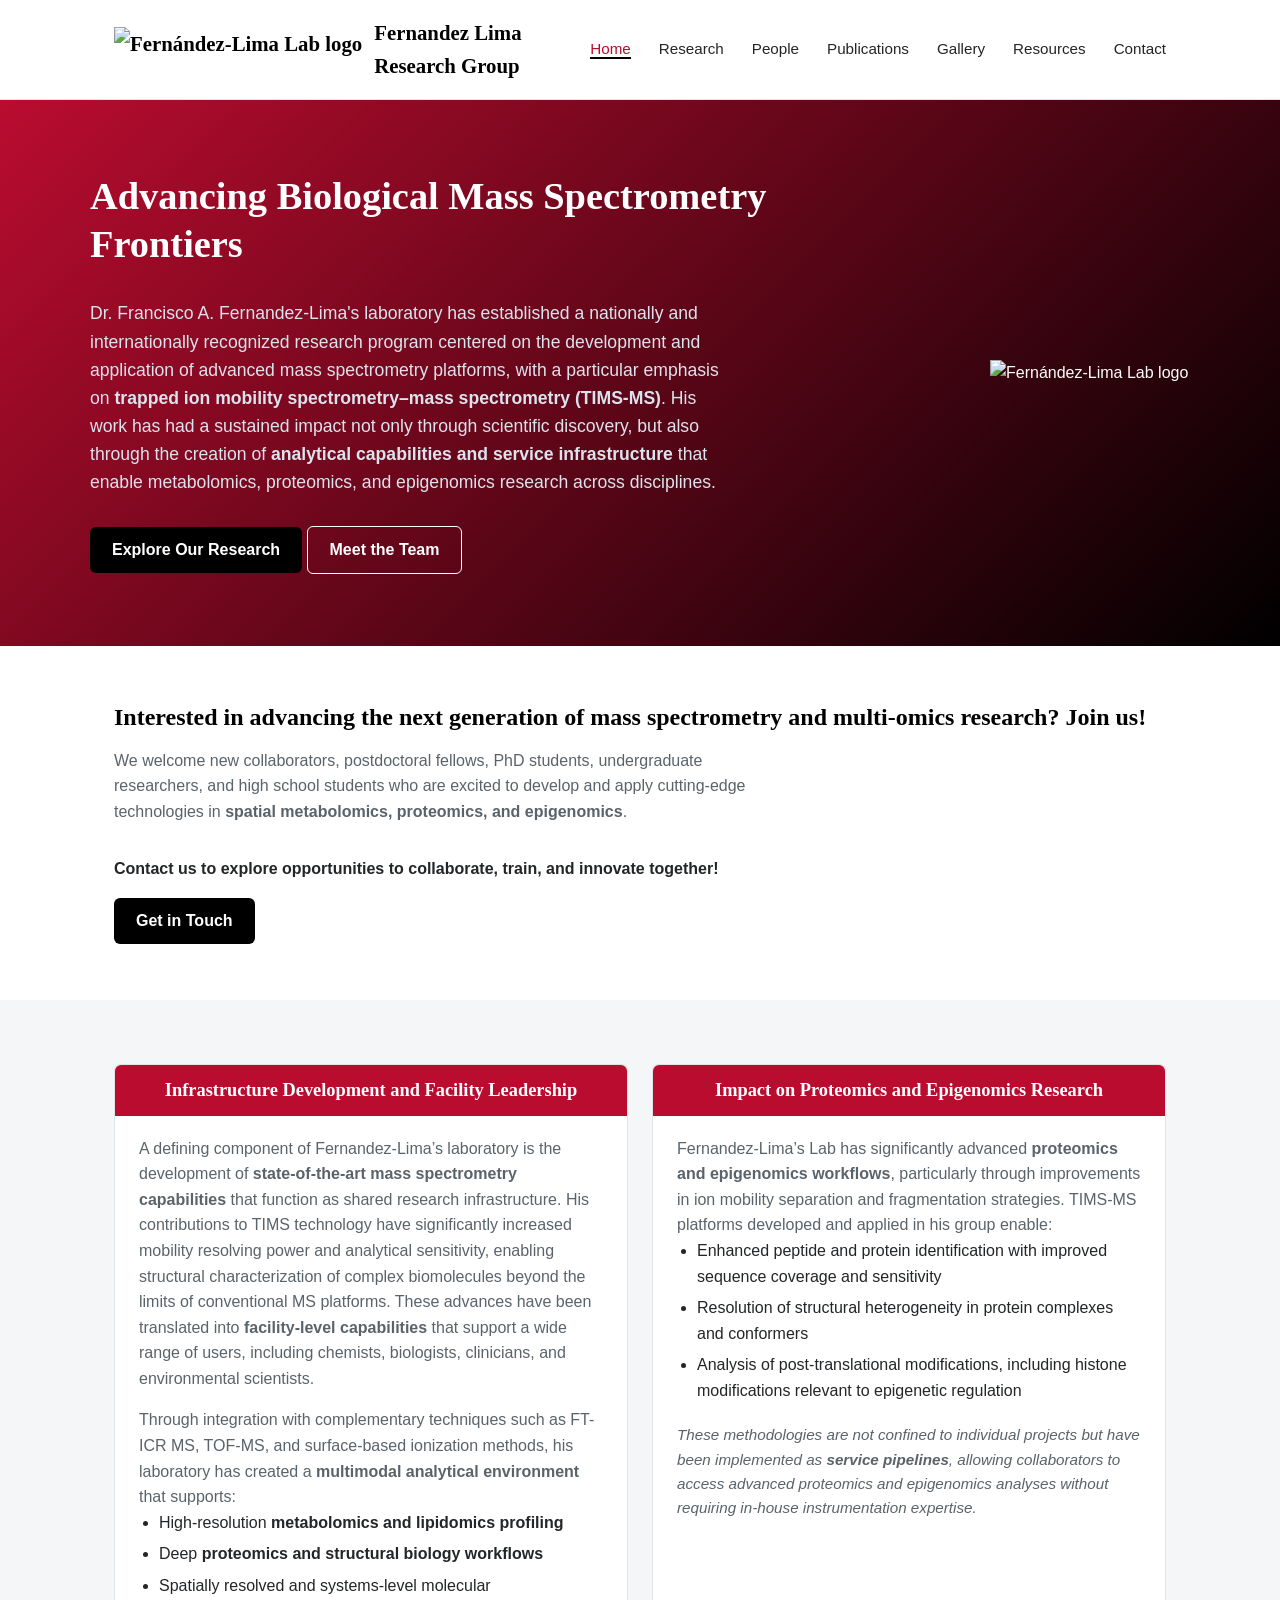
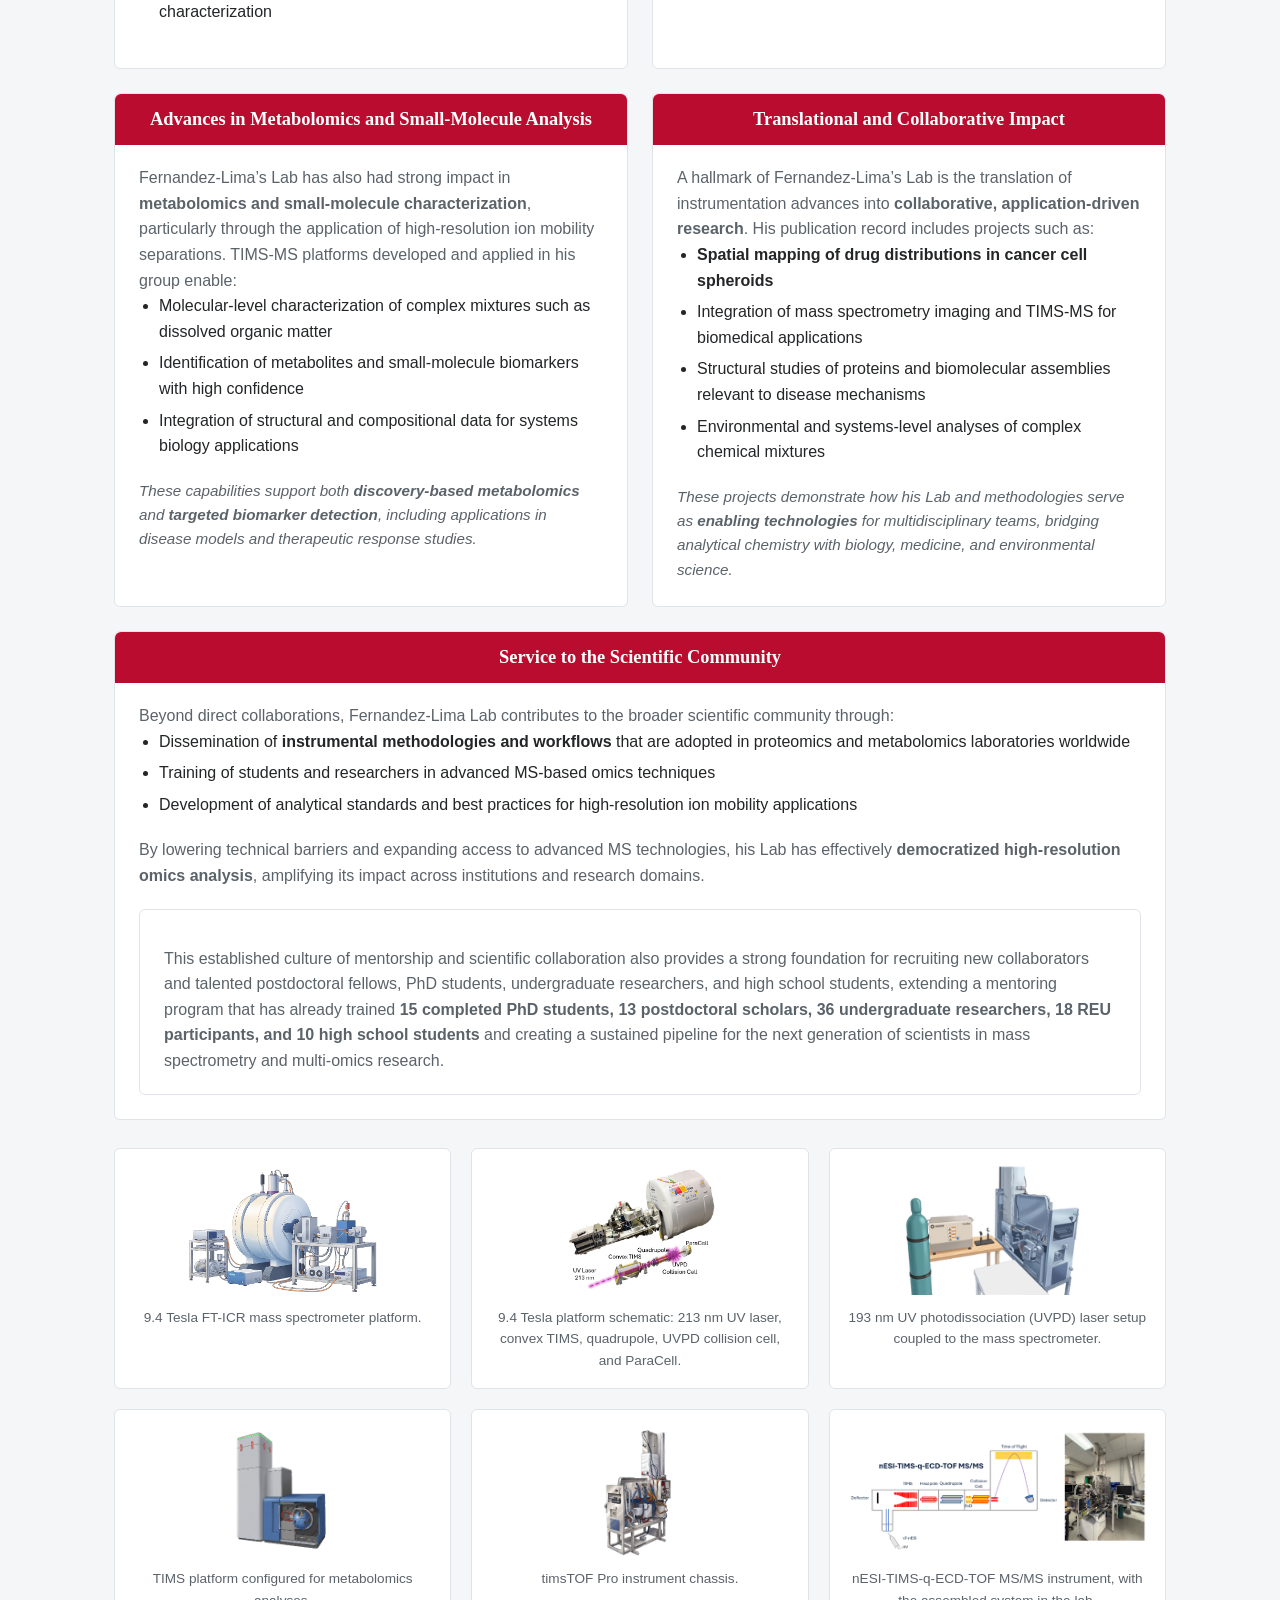
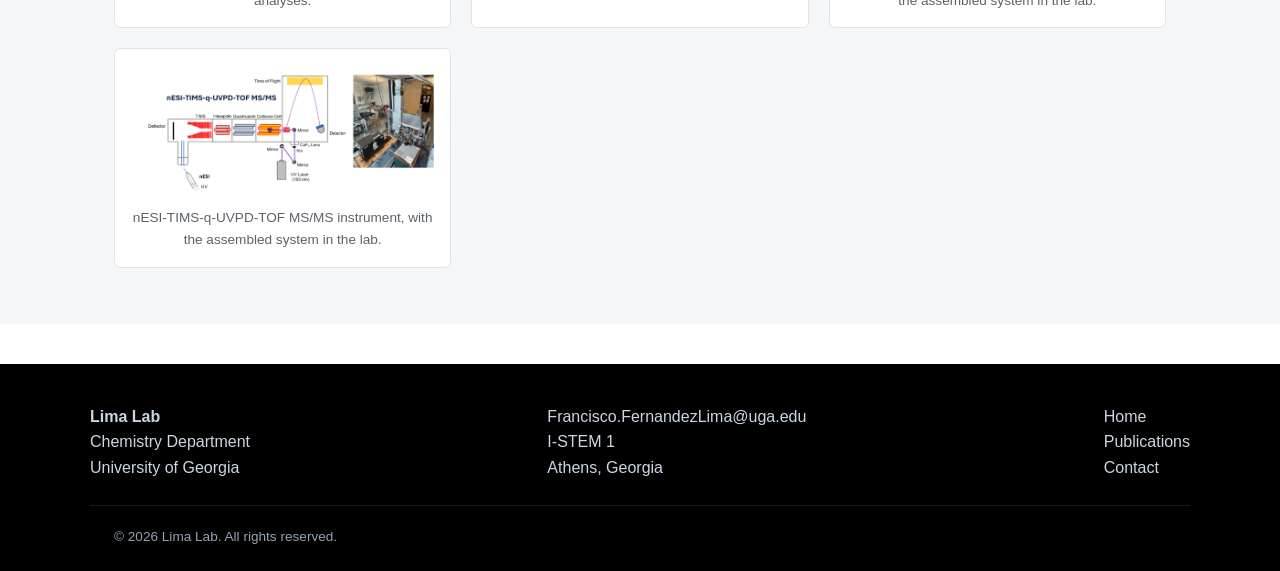
==== commit 4c491214: "Index_Research_Updated Updated instrumentation figures + Updated content on research page." ====
--- a/docs/index.html
+++ b/docs/index.html
@@ -180,21 +180,33 @@
       </div>
 
       <div class="instrument-gallery">
-        <button type="button" class="instrument-thumb" data-full="images/index/Picture1.png" data-caption="Bruker Impact HD q-TOF MS platform, modified with dual TIMS analyzers and a 213 nm UVPD trap.">
-          <img src="images/index/Picture1.png" alt="Bruker Impact HD q-TOF MS modified with dual TIMS analyzers (TIMS 1, TIMS 2), a UVPD trap, and a 213 nm UV laser for tandem mobility- and UV-photodissociation-based analyses." loading="lazy" />
-          <span class="instrument-thumb-caption">Bruker Impact HD q-TOF MS platform, modified with dual TIMS analyzers and a 213&nbsp;nm UVPD trap.</span>
-        </button>
-        <button type="button" class="instrument-thumb" data-full="images/index/Picture2.png" data-caption="nESI-TIMS-q-ECD-TOF and nESI-TIMS-q-UVPD-TOF MS/MS instruments, with the assembled systems in the lab.">
-          <img src="images/index/Picture2.png" alt="Schematics and lab photos of the nESI-TIMS-q-ECD-TOF MS/MS and nESI-TIMS-q-UVPD-TOF MS/MS instruments, each pairing a TIMS analyzer with electron capture or UV photodissociation ahead of the TOF detector." loading="lazy" />
-          <span class="instrument-thumb-caption">nESI-TIMS-q-ECD-TOF and nESI-TIMS-q-UVPD-TOF MS/MS instruments, with the assembled systems in the lab.</span>
+        <button type="button" class="instrument-thumb" data-full="images/index/9.4_TESLA_ICR_animation.png" data-caption="9.4 Tesla FT-ICR mass spectrometer platform.">
+          <img src="images/index/9.4_TESLA_ICR_animation.png" alt="Rendering of the 9.4 Tesla FT-ICR mass spectrometer system, including the superconducting magnet and associated instrumentation." loading="lazy" />
+          <span class="instrument-thumb-caption">9.4 Tesla FT-ICR mass spectrometer platform.</span>
+        </button>
+        <button type="button" class="instrument-thumb" data-full="images/index/9.4_TESLA_instrument_Schematic.png" data-caption="9.4 Tesla platform schematic: 213 nm UV laser, convex TIMS, quadrupole, UVPD collision cell, and ParaCell.">
+          <img src="images/index/9.4_TESLA_instrument_Schematic.png" alt="Schematic of the 9.4 Tesla instrument, labeling the 213 nm UV laser, convex TIMS analyzer, quadrupole, UVPD collision cell, and ParaCell FT-ICR components." loading="lazy" />
+          <span class="instrument-thumb-caption">9.4 Tesla platform schematic: 213&nbsp;nm UV laser, convex TIMS, quadrupole, UVPD collision cell, and ParaCell.</span>
+        </button>
+        <button type="button" class="instrument-thumb" data-full="images/index/193_nm_UVPD_Laser_animation.png" data-caption="193 nm UV photodissociation (UVPD) laser setup coupled to the mass spectrometer.">
+          <img src="images/index/193_nm_UVPD_Laser_animation.png" alt="193 nm UV photodissociation laser and gas supply, coupled via optics to the mass spectrometer for UVPD experiments." loading="lazy" />
+          <span class="instrument-thumb-caption">193&nbsp;nm UV photodissociation (UVPD) laser setup coupled to the mass spectrometer.</span>
+        </button>
+        <button type="button" class="instrument-thumb" data-full="images/index/TIMS_METABO_animation.png" data-caption="TIMS platform configured for metabolomics analyses.">
+          <img src="images/index/TIMS_METABO_animation.png" alt="Rendering of the TIMS-MS platform configured for metabolomics workflows." loading="lazy" />
+          <span class="instrument-thumb-caption">TIMS platform configured for metabolomics analyses.</span>
+        </button>
+        <button type="button" class="instrument-thumb" data-full="images/index/TIMSTOF_PRO_animation.png" data-caption="timsTOF Pro instrument chassis.">
+          <img src="images/index/TIMSTOF_PRO_animation.png" alt="Rendering of the timsTOF Pro instrument chassis and internal components." loading="lazy" />
+          <span class="instrument-thumb-caption">timsTOF Pro instrument chassis.</span>
+        </button>
+        <button type="button" class="instrument-thumb" data-full="images/index/Picture4.png" data-caption="nESI-TIMS-q-ECD-TOF MS/MS instrument, with the assembled system in the lab.">
+          <img src="images/index/Picture4.png" alt="Schematic of the nESI-TIMS-q-ECD-TOF MS/MS instrument, pairing a TIMS analyzer with electron capture dissociation ahead of the TOF detector, alongside a photo of the assembled system in the lab." loading="lazy" />
+          <span class="instrument-thumb-caption">nESI-TIMS-q-ECD-TOF MS/MS instrument, with the assembled system in the lab.</span>
         </button>
         <button type="button" class="instrument-thumb" data-full="images/index/Picture3.png" data-caption="nESI-TIMS-q-UVPD-TOF MS/MS instrument, with the assembled system in the lab.">
           <img src="images/index/Picture3.png" alt="Schematic of the nESI-TIMS-q-UVPD-TOF MS/MS instrument, pairing a TIMS analyzer with UV photodissociation ahead of the TOF detector, alongside a photo of the assembled system in the lab." loading="lazy" />
           <span class="instrument-thumb-caption">nESI-TIMS-q-UVPD-TOF MS/MS instrument, with the assembled system in the lab.</span>
-        </button>
-        <button type="button" class="instrument-thumb" data-full="images/index/Picture4.png" data-caption="nESI-TIMS-q-ECD-TOF MS/MS instrument, with the assembled system in the lab.">
-          <img src="images/index/Picture4.png" alt="Schematic of the nESI-TIMS-q-ECD-TOF MS/MS instrument, pairing a TIMS analyzer with electron capture dissociation ahead of the TOF detector, alongside a photo of the assembled system in the lab." loading="lazy" />
-          <span class="instrument-thumb-caption">nESI-TIMS-q-ECD-TOF MS/MS instrument, with the assembled system in the lab.</span>
         </button>
       </div>
   </div>
--- a/docs/css/style.css
+++ b/docs/css/style.css
@@ -349,9 +349,15 @@
 /* Instrumentation thumbnails (home page, below the carousel) */
 .instrument-gallery {
   display: grid;
-  grid-template-columns: repeat(2, 1fr);
+  grid-template-columns: repeat(3, 1fr);
   gap: 20px;
   margin-top: 28px;
+}
+
+@media (max-width: 1000px) {
+  .instrument-gallery {
+    grid-template-columns: repeat(2, 1fr);
+  }
 }
 
 .instrument-thumb {
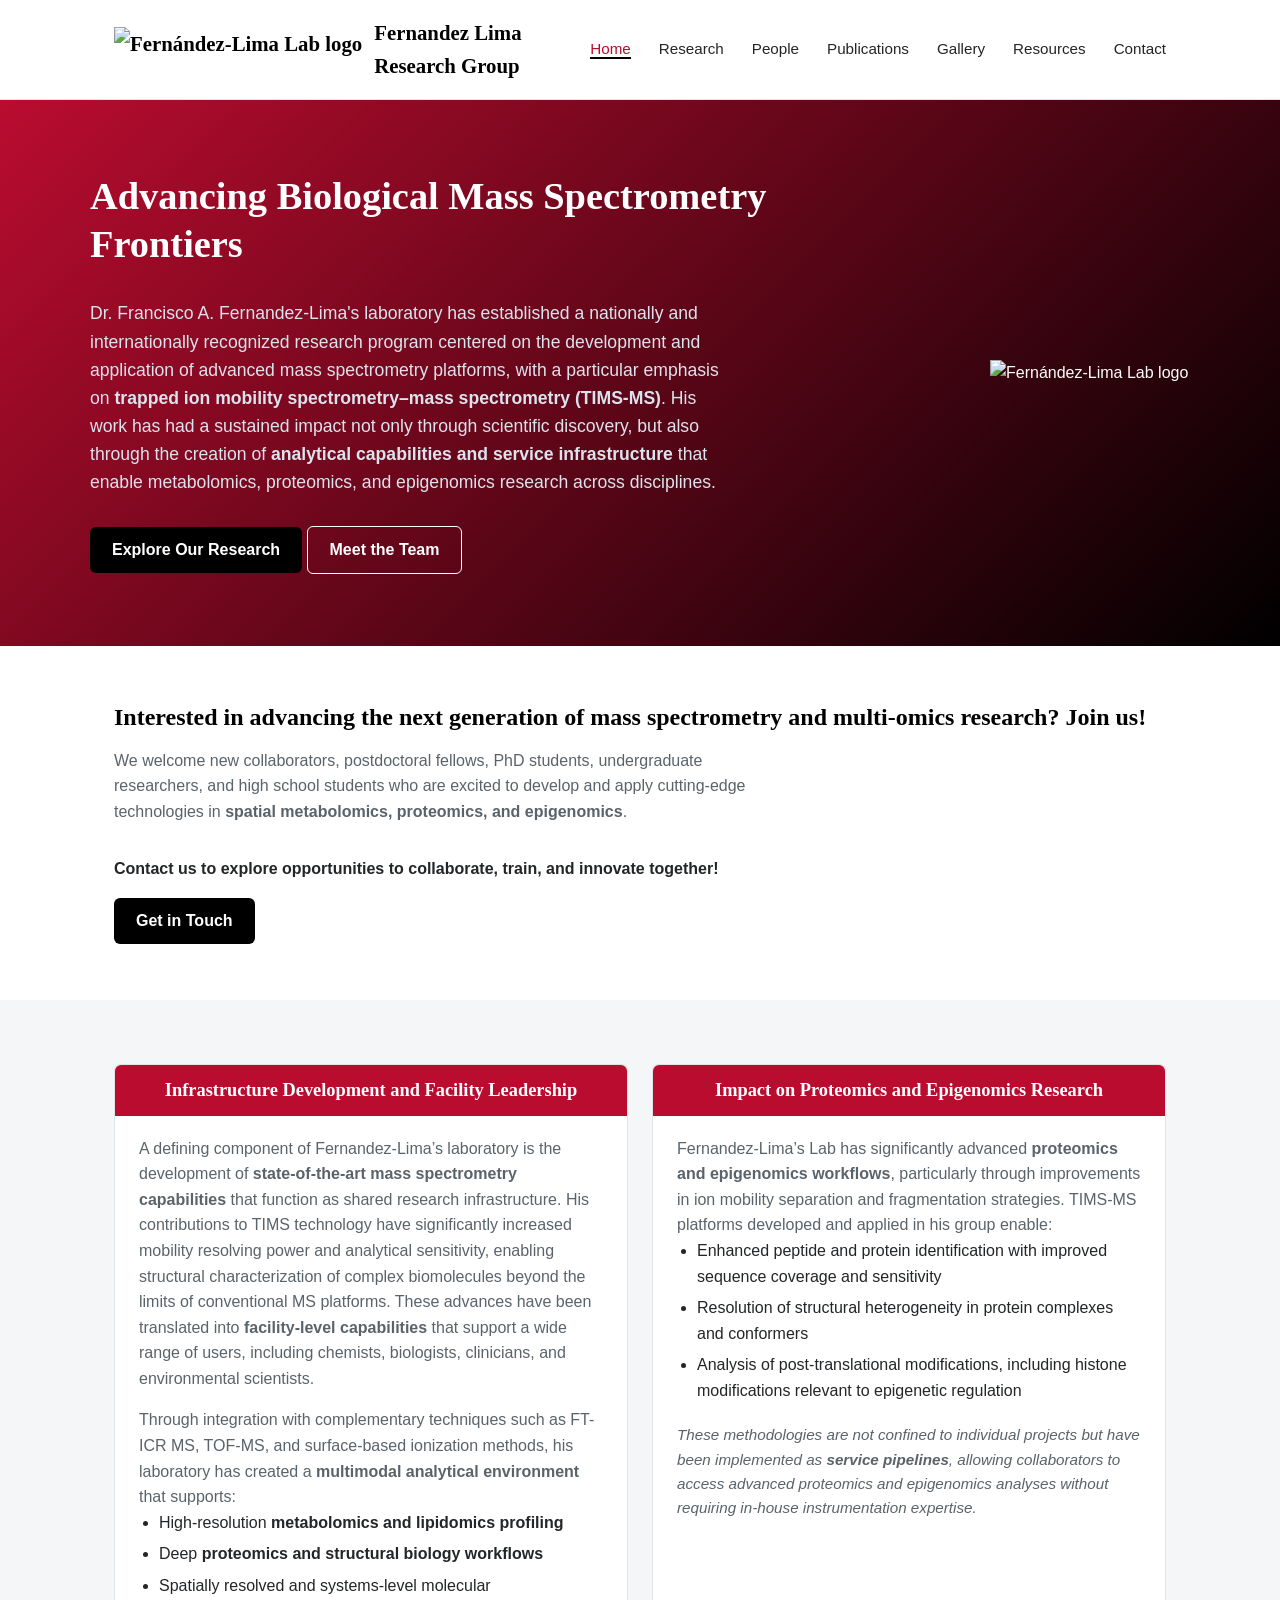
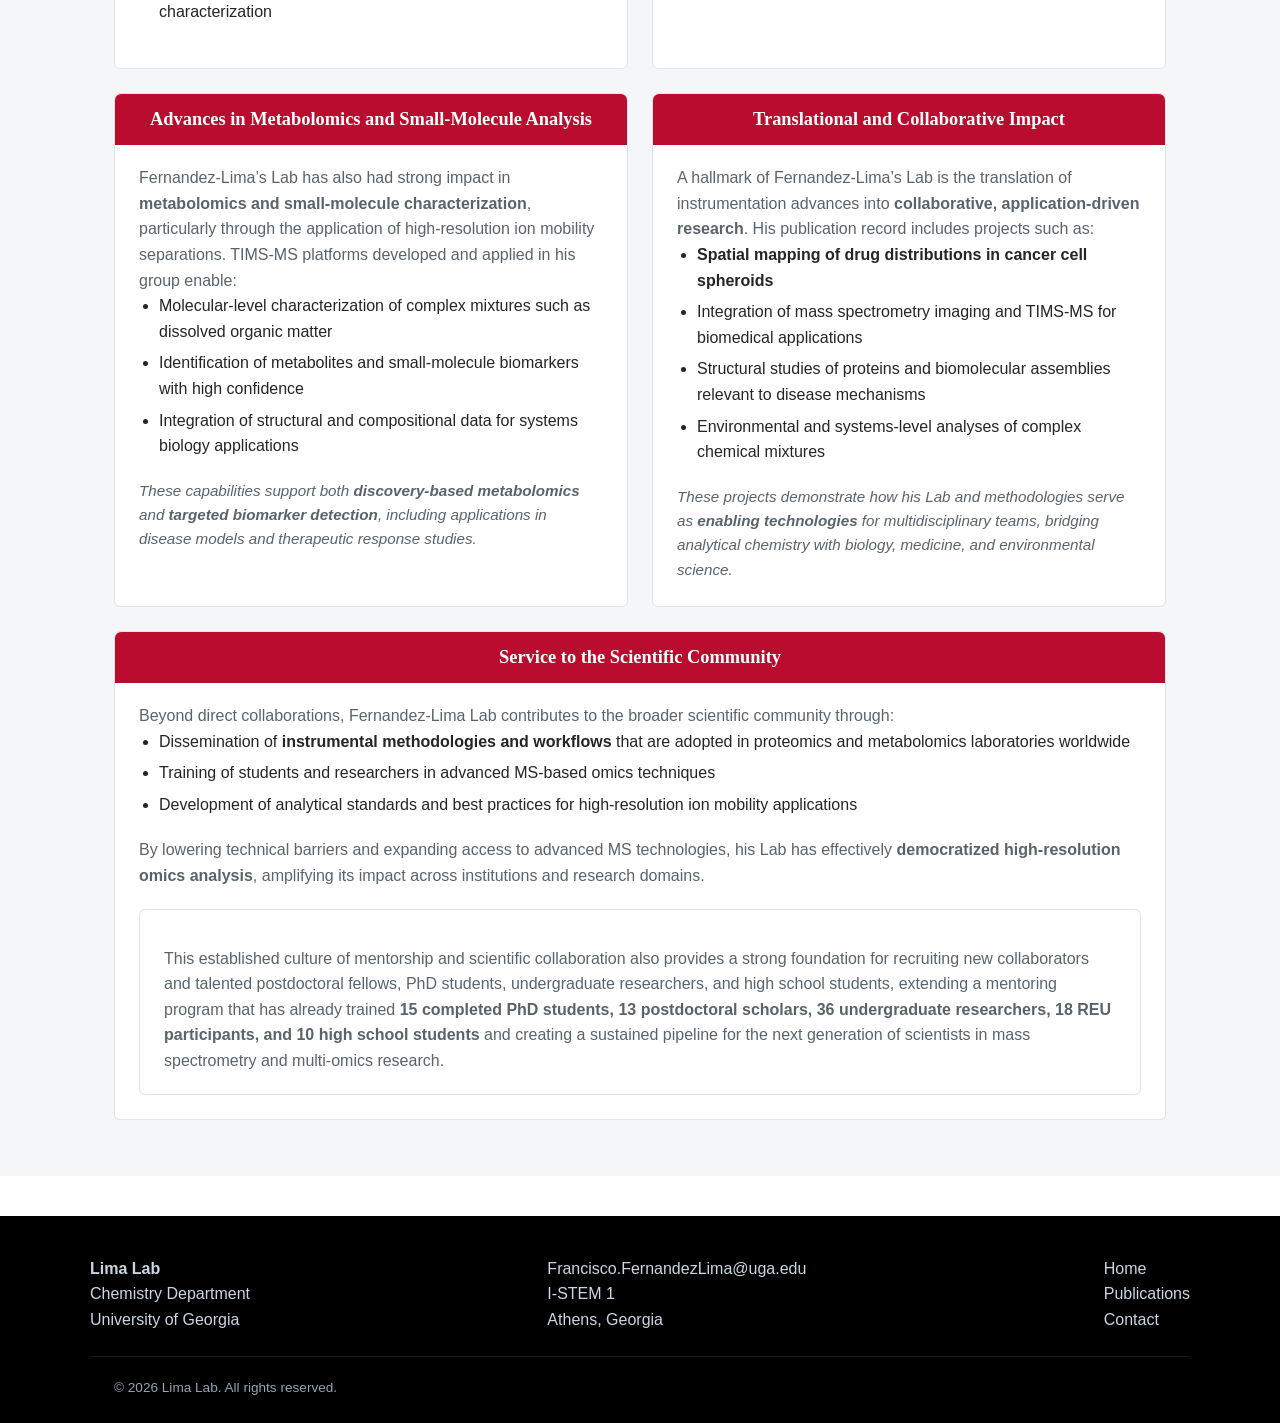
==== commit 48cdfb12: "Update to index and research" ====
--- a/docs/index.html
+++ b/docs/index.html
@@ -179,44 +179,8 @@
 
       </div>
 
-      <div class="instrument-gallery">
-        <button type="button" class="instrument-thumb" data-full="images/index/9.4_TESLA_ICR_animation.png" data-caption="9.4 Tesla FT-ICR mass spectrometer platform.">
-          <img src="images/index/9.4_TESLA_ICR_animation.png" alt="Rendering of the 9.4 Tesla FT-ICR mass spectrometer system, including the superconducting magnet and associated instrumentation." loading="lazy" />
-          <span class="instrument-thumb-caption">9.4 Tesla FT-ICR mass spectrometer platform.</span>
-        </button>
-        <button type="button" class="instrument-thumb" data-full="images/index/9.4_TESLA_instrument_Schematic.png" data-caption="9.4 Tesla platform schematic: 213 nm UV laser, convex TIMS, quadrupole, UVPD collision cell, and ParaCell.">
-          <img src="images/index/9.4_TESLA_instrument_Schematic.png" alt="Schematic of the 9.4 Tesla instrument, labeling the 213 nm UV laser, convex TIMS analyzer, quadrupole, UVPD collision cell, and ParaCell FT-ICR components." loading="lazy" />
-          <span class="instrument-thumb-caption">9.4 Tesla platform schematic: 213&nbsp;nm UV laser, convex TIMS, quadrupole, UVPD collision cell, and ParaCell.</span>
-        </button>
-        <button type="button" class="instrument-thumb" data-full="images/index/193_nm_UVPD_Laser_animation.png" data-caption="193 nm UV photodissociation (UVPD) laser setup coupled to the mass spectrometer.">
-          <img src="images/index/193_nm_UVPD_Laser_animation.png" alt="193 nm UV photodissociation laser and gas supply, coupled via optics to the mass spectrometer for UVPD experiments." loading="lazy" />
-          <span class="instrument-thumb-caption">193&nbsp;nm UV photodissociation (UVPD) laser setup coupled to the mass spectrometer.</span>
-        </button>
-        <button type="button" class="instrument-thumb" data-full="images/index/TIMS_METABO_animation.png" data-caption="TIMS platform configured for metabolomics analyses.">
-          <img src="images/index/TIMS_METABO_animation.png" alt="Rendering of the TIMS-MS platform configured for metabolomics workflows." loading="lazy" />
-          <span class="instrument-thumb-caption">TIMS platform configured for metabolomics analyses.</span>
-        </button>
-        <button type="button" class="instrument-thumb" data-full="images/index/TIMSTOF_PRO_animation.png" data-caption="timsTOF Pro instrument chassis.">
-          <img src="images/index/TIMSTOF_PRO_animation.png" alt="Rendering of the timsTOF Pro instrument chassis and internal components." loading="lazy" />
-          <span class="instrument-thumb-caption">timsTOF Pro instrument chassis.</span>
-        </button>
-        <button type="button" class="instrument-thumb" data-full="images/index/Picture4.png" data-caption="nESI-TIMS-q-ECD-TOF MS/MS instrument, with the assembled system in the lab.">
-          <img src="images/index/Picture4.png" alt="Schematic of the nESI-TIMS-q-ECD-TOF MS/MS instrument, pairing a TIMS analyzer with electron capture dissociation ahead of the TOF detector, alongside a photo of the assembled system in the lab." loading="lazy" />
-          <span class="instrument-thumb-caption">nESI-TIMS-q-ECD-TOF MS/MS instrument, with the assembled system in the lab.</span>
-        </button>
-        <button type="button" class="instrument-thumb" data-full="images/index/Picture3.png" data-caption="nESI-TIMS-q-UVPD-TOF MS/MS instrument, with the assembled system in the lab.">
-          <img src="images/index/Picture3.png" alt="Schematic of the nESI-TIMS-q-UVPD-TOF MS/MS instrument, pairing a TIMS analyzer with UV photodissociation ahead of the TOF detector, alongside a photo of the assembled system in the lab." loading="lazy" />
-          <span class="instrument-thumb-caption">nESI-TIMS-q-UVPD-TOF MS/MS instrument, with the assembled system in the lab.</span>
-        </button>
-      </div>
   </div>
 </section>
-<div class="lightbox" id="instrumentLightbox" hidden>
-  <button type="button" class="lightbox-close" aria-label="Close enlarged image">&times;</button>
-    <img class="lightbox-img" src="" alt="" />
-    <p class="lightbox-caption"></p>
-  </div>
-
   <footer class="site-footer">
     <div class="footer-inner">
       <div>
